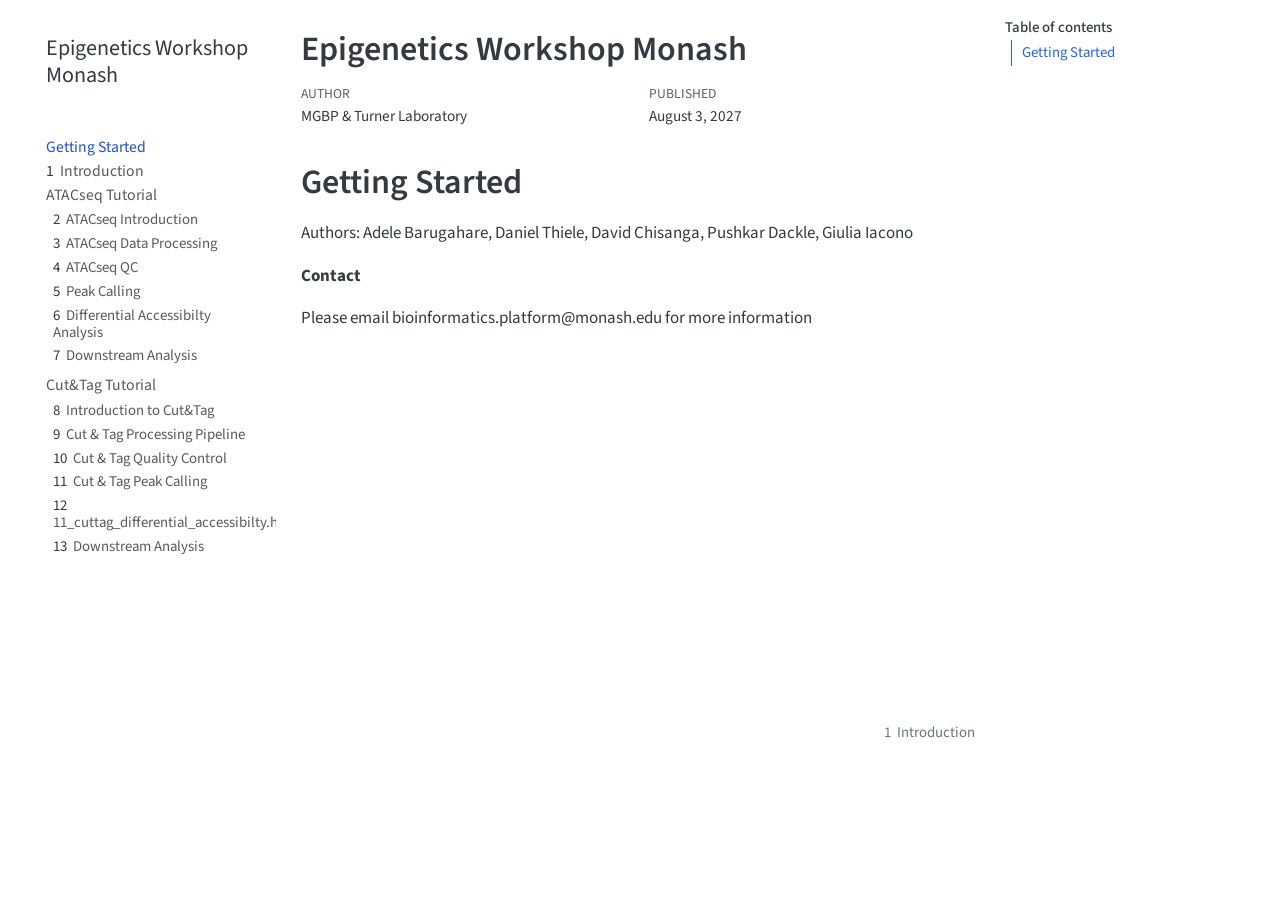
==== index.html @ 83eeaf65 "Built site for gh-pages" ====
<!DOCTYPE html>
<html xmlns="http://www.w3.org/1999/xhtml" lang="en" xml:lang="en"><head>

<meta charset="utf-8">
<meta name="generator" content="quarto-1.4.551">

<meta name="viewport" content="width=device-width, initial-scale=1.0, user-scalable=yes">

<meta name="author" content="MGBP &amp; Turner Laboratory">
<meta name="dcterms.date" content="2027-08-03">

<title>Epigenetics Workshop Monash</title>
<style>
code{white-space: pre-wrap;}
span.smallcaps{font-variant: small-caps;}
div.columns{display: flex; gap: min(4vw, 1.5em);}
div.column{flex: auto; overflow-x: auto;}
div.hanging-indent{margin-left: 1.5em; text-indent: -1.5em;}
ul.task-list{list-style: none;}
ul.task-list li input[type="checkbox"] {
  width: 0.8em;
  margin: 0 0.8em 0.2em -1em; /* quarto-specific, see https://github.com/quarto-dev/quarto-cli/issues/4556 */ 
  vertical-align: middle;
}
</style>


<script src="site_libs/quarto-nav/quarto-nav.js"></script>
<script src="site_libs/quarto-nav/headroom.min.js"></script>
<script src="site_libs/clipboard/clipboard.min.js"></script>
<script src="site_libs/quarto-search/autocomplete.umd.js"></script>
<script src="site_libs/quarto-search/fuse.min.js"></script>
<script src="site_libs/quarto-search/quarto-search.js"></script>
<meta name="quarto:offset" content="./">
<link href="./00_introduction.html" rel="next">
<script src="site_libs/quarto-html/quarto.js"></script>
<script src="site_libs/quarto-html/popper.min.js"></script>
<script src="site_libs/quarto-html/tippy.umd.min.js"></script>
<script src="site_libs/quarto-html/anchor.min.js"></script>
<link href="site_libs/quarto-html/tippy.css" rel="stylesheet">
<link href="site_libs/quarto-html/quarto-syntax-highlighting.css" rel="stylesheet" id="quarto-text-highlighting-styles">
<script src="site_libs/bootstrap/bootstrap.min.js"></script>
<link href="site_libs/bootstrap/bootstrap-icons.css" rel="stylesheet">
<link href="site_libs/bootstrap/bootstrap.min.css" rel="stylesheet" id="quarto-bootstrap" data-mode="light">
<script id="quarto-search-options" type="application/json">{
  "location": "sidebar",
  "copy-button": false,
  "collapse-after": 3,
  "panel-placement": "start",
  "type": "textbox",
  "limit": 50,
  "keyboard-shortcut": [
    "f",
    "/",
    "s"
  ],
  "show-item-context": false,
  "language": {
    "search-no-results-text": "No results",
    "search-matching-documents-text": "matching documents",
    "search-copy-link-title": "Copy link to search",
    "search-hide-matches-text": "Hide additional matches",
    "search-more-match-text": "more match in this document",
    "search-more-matches-text": "more matches in this document",
    "search-clear-button-title": "Clear",
    "search-text-placeholder": "",
    "search-detached-cancel-button-title": "Cancel",
    "search-submit-button-title": "Submit",
    "search-label": "Search"
  }
}</script>


</head>

<body class="nav-sidebar floating">

<div id="quarto-search-results"></div>
  <header id="quarto-header" class="headroom fixed-top">
  <nav class="quarto-secondary-nav">
    <div class="container-fluid d-flex">
      <button type="button" class="quarto-btn-toggle btn" data-bs-toggle="collapse" data-bs-target=".quarto-sidebar-collapse-item" aria-controls="quarto-sidebar" aria-expanded="false" aria-label="Toggle sidebar navigation" onclick="if (window.quartoToggleHeadroom) { window.quartoToggleHeadroom(); }">
        <i class="bi bi-layout-text-sidebar-reverse"></i>
      </button>
        <nav class="quarto-page-breadcrumbs" aria-label="breadcrumb"><ol class="breadcrumb"><li class="breadcrumb-item"><a href="./index.html">Getting Started</a></li></ol></nav>
        <a class="flex-grow-1" role="button" data-bs-toggle="collapse" data-bs-target=".quarto-sidebar-collapse-item" aria-controls="quarto-sidebar" aria-expanded="false" aria-label="Toggle sidebar navigation" onclick="if (window.quartoToggleHeadroom) { window.quartoToggleHeadroom(); }">      
        </a>
      <button type="button" class="btn quarto-search-button" aria-label="" onclick="window.quartoOpenSearch();">
        <i class="bi bi-search"></i>
      </button>
    </div>
  </nav>
</header>
<!-- content -->
<div id="quarto-content" class="quarto-container page-columns page-rows-contents page-layout-article">
<!-- sidebar -->
  <nav id="quarto-sidebar" class="sidebar collapse collapse-horizontal quarto-sidebar-collapse-item sidebar-navigation floating overflow-auto">
    <div class="pt-lg-2 mt-2 text-left sidebar-header">
    <div class="sidebar-title mb-0 py-0">
      <a href="./">Epigenetics Workshop Monash</a> 
    </div>
      </div>
        <div class="mt-2 flex-shrink-0 align-items-center">
        <div class="sidebar-search">
        <div id="quarto-search" class="" title="Search"></div>
        </div>
        </div>
    <div class="sidebar-menu-container"> 
    <ul class="list-unstyled mt-1">
        <li class="sidebar-item">
  <div class="sidebar-item-container"> 
  <a href="./index.html" class="sidebar-item-text sidebar-link active">
 <span class="menu-text">Getting Started</span></a>
  </div>
</li>
        <li class="sidebar-item">
  <div class="sidebar-item-container"> 
  <a href="./00_introduction.html" class="sidebar-item-text sidebar-link">
 <span class="menu-text"><span class="chapter-number">1</span>&nbsp; <span class="chapter-title">Introduction</span></span></a>
  </div>
</li>
        <li class="sidebar-item sidebar-item-section">
      <div class="sidebar-item-container"> 
            <a class="sidebar-item-text sidebar-link text-start" data-bs-toggle="collapse" data-bs-target="#quarto-sidebar-section-1" aria-expanded="true">
 <span class="menu-text">ATACseq Tutorial</span></a>
          <a class="sidebar-item-toggle text-start" data-bs-toggle="collapse" data-bs-target="#quarto-sidebar-section-1" aria-expanded="true" aria-label="Toggle section">
            <i class="bi bi-chevron-right ms-2"></i>
          </a> 
      </div>
      <ul id="quarto-sidebar-section-1" class="collapse list-unstyled sidebar-section depth1 show">  
          <li class="sidebar-item">
  <div class="sidebar-item-container"> 
  <a href="./01_atacseq_introduction.html" class="sidebar-item-text sidebar-link">
 <span class="menu-text"><span class="chapter-number">2</span>&nbsp; <span class="chapter-title">ATACseq Introduction</span></span></a>
  </div>
</li>
          <li class="sidebar-item">
  <div class="sidebar-item-container"> 
  <a href="./02_atacseq_processing.html" class="sidebar-item-text sidebar-link">
 <span class="menu-text"><span class="chapter-number">3</span>&nbsp; <span class="chapter-title">ATACseq Data Processing</span></span></a>
  </div>
</li>
          <li class="sidebar-item">
  <div class="sidebar-item-container"> 
  <a href="./03_atacseq_qc.html" class="sidebar-item-text sidebar-link">
 <span class="menu-text"><span class="chapter-number">4</span>&nbsp; <span class="chapter-title">ATACseq QC</span></span></a>
  </div>
</li>
          <li class="sidebar-item">
  <div class="sidebar-item-container"> 
  <a href="./04_atacseq_peak_calling.html" class="sidebar-item-text sidebar-link">
 <span class="menu-text"><span class="chapter-number">5</span>&nbsp; <span class="chapter-title">Peak Calling</span></span></a>
  </div>
</li>
          <li class="sidebar-item">
  <div class="sidebar-item-container"> 
  <a href="./05_atacseq_differential_accessibility.html" class="sidebar-item-text sidebar-link">
 <span class="menu-text"><span class="chapter-number">6</span>&nbsp; <span class="chapter-title">Differential Accessibilty Analysis</span></span></a>
  </div>
</li>
          <li class="sidebar-item">
  <div class="sidebar-item-container"> 
  <a href="./06_atacseq_downstream_analysis.html" class="sidebar-item-text sidebar-link">
 <span class="menu-text"><span class="chapter-number">7</span>&nbsp; <span class="chapter-title">Downstream Analysis</span></span></a>
  </div>
</li>
      </ul>
  </li>
        <li class="sidebar-item sidebar-item-section">
      <div class="sidebar-item-container"> 
            <a class="sidebar-item-text sidebar-link text-start" data-bs-toggle="collapse" data-bs-target="#quarto-sidebar-section-2" aria-expanded="true">
 <span class="menu-text">Cut&amp;Tag Tutorial</span></a>
          <a class="sidebar-item-toggle text-start" data-bs-toggle="collapse" data-bs-target="#quarto-sidebar-section-2" aria-expanded="true" aria-label="Toggle section">
            <i class="bi bi-chevron-right ms-2"></i>
          </a> 
      </div>
      <ul id="quarto-sidebar-section-2" class="collapse list-unstyled sidebar-section depth1 show">  
          <li class="sidebar-item">
  <div class="sidebar-item-container"> 
  <a href="./07_cuttag_introduction.html" class="sidebar-item-text sidebar-link">
 <span class="menu-text"><span class="chapter-number">8</span>&nbsp; <span class="chapter-title">Introduction to Cut&amp;Tag</span></span></a>
  </div>
</li>
          <li class="sidebar-item">
  <div class="sidebar-item-container"> 
  <a href="./08_cuttag_processing.html" class="sidebar-item-text sidebar-link">
 <span class="menu-text"><span class="chapter-number">9</span>&nbsp; <span class="chapter-title">Cut &amp; Tag Processing Pipeline</span></span></a>
  </div>
</li>
          <li class="sidebar-item">
  <div class="sidebar-item-container"> 
  <a href="./09_cuttag_qc.html" class="sidebar-item-text sidebar-link">
 <span class="menu-text"><span class="chapter-number">10</span>&nbsp; <span class="chapter-title">Cut &amp; Tag Quality Control</span></span></a>
  </div>
</li>
          <li class="sidebar-item">
  <div class="sidebar-item-container"> 
  <a href="./10_cuttag_peak_calling.html" class="sidebar-item-text sidebar-link">
 <span class="menu-text"><span class="chapter-number">11</span>&nbsp; <span class="chapter-title">Cut &amp; Tag Peak Calling</span></span></a>
  </div>
</li>
          <li class="sidebar-item">
  <div class="sidebar-item-container"> 
  <a href="./11_cuttag_differential_accessibilty.html" class="sidebar-item-text sidebar-link">
 <span class="menu-text"><span class="chapter-number">12</span>&nbsp; <span class="chapter-title">11_cuttag_differential_accessibilty.html</span></span></a>
  </div>
</li>
          <li class="sidebar-item">
  <div class="sidebar-item-container"> 
  <a href="./12_cuttag_downstream_analysis.html" class="sidebar-item-text sidebar-link">
 <span class="menu-text"><span class="chapter-number">13</span>&nbsp; <span class="chapter-title">Downstream Analysis</span></span></a>
  </div>
</li>
      </ul>
  </li>
    </ul>
    </div>
</nav>
<div id="quarto-sidebar-glass" class="quarto-sidebar-collapse-item" data-bs-toggle="collapse" data-bs-target=".quarto-sidebar-collapse-item"></div>
<!-- margin-sidebar -->
    <div id="quarto-margin-sidebar" class="sidebar margin-sidebar">
        <nav id="TOC" role="doc-toc" class="toc-active">
    <h2 id="toc-title">Table of contents</h2>
   
  <ul>
  <li><a href="#getting-started" id="toc-getting-started" class="nav-link active" data-scroll-target="#getting-started">Getting Started</a></li>
  </ul>
</nav>
    </div>
<!-- main -->
<main class="content" id="quarto-document-content">

<header id="title-block-header" class="quarto-title-block default">
<div class="quarto-title">
<h1 class="title">Epigenetics Workshop Monash</h1>
</div>



<div class="quarto-title-meta">

    <div>
    <div class="quarto-title-meta-heading">Author</div>
    <div class="quarto-title-meta-contents">
             <p>MGBP &amp; Turner Laboratory </p>
          </div>
  </div>
    
    <div>
    <div class="quarto-title-meta-heading">Published</div>
    <div class="quarto-title-meta-contents">
      <p class="date">August 3, 2027</p>
    </div>
  </div>
  
    
  </div>
  


</header>


<section id="getting-started" class="level1 unnumbered">
<h1 class="unnumbered">Getting Started</h1>
<p>Authors: Adele Barugahare, Daniel Thiele, David Chisanga, Pushkar Dackle, Giulia Iacono</p>
<p><strong>Contact</strong></p>
<p>Please email bioinformatics.platform@monash.edu for more information</p>


</section>

</main> <!-- /main -->
<script id="quarto-html-after-body" type="application/javascript">
window.document.addEventListener("DOMContentLoaded", function (event) {
  const toggleBodyColorMode = (bsSheetEl) => {
    const mode = bsSheetEl.getAttribute("data-mode");
    const bodyEl = window.document.querySelector("body");
    if (mode === "dark") {
      bodyEl.classList.add("quarto-dark");
      bodyEl.classList.remove("quarto-light");
    } else {
      bodyEl.classList.add("quarto-light");
      bodyEl.classList.remove("quarto-dark");
    }
  }
  const toggleBodyColorPrimary = () => {
    const bsSheetEl = window.document.querySelector("link#quarto-bootstrap");
    if (bsSheetEl) {
      toggleBodyColorMode(bsSheetEl);
    }
  }
  toggleBodyColorPrimary();  
  const icon = "";
  const anchorJS = new window.AnchorJS();
  anchorJS.options = {
    placement: 'right',
    icon: icon
  };
  anchorJS.add('.anchored');
  const isCodeAnnotation = (el) => {
    for (const clz of el.classList) {
      if (clz.startsWith('code-annotation-')) {                     
        return true;
      }
    }
    return false;
  }
  const clipboard = new window.ClipboardJS('.code-copy-button', {
    text: function(trigger) {
      const codeEl = trigger.previousElementSibling.cloneNode(true);
      for (const childEl of codeEl.children) {
        if (isCodeAnnotation(childEl)) {
          childEl.remove();
        }
      }
      return codeEl.innerText;
    }
  });
  clipboard.on('success', function(e) {
    // button target
    const button = e.trigger;
    // don't keep focus
    button.blur();
    // flash "checked"
    button.classList.add('code-copy-button-checked');
    var currentTitle = button.getAttribute("title");
    button.setAttribute("title", "Copied!");
    let tooltip;
    if (window.bootstrap) {
      button.setAttribute("data-bs-toggle", "tooltip");
      button.setAttribute("data-bs-placement", "left");
      button.setAttribute("data-bs-title", "Copied!");
      tooltip = new bootstrap.Tooltip(button, 
        { trigger: "manual", 
          customClass: "code-copy-button-tooltip",
          offset: [0, -8]});
      tooltip.show();    
    }
    setTimeout(function() {
      if (tooltip) {
        tooltip.hide();
        button.removeAttribute("data-bs-title");
        button.removeAttribute("data-bs-toggle");
        button.removeAttribute("data-bs-placement");
      }
      button.setAttribute("title", currentTitle);
      button.classList.remove('code-copy-button-checked');
    }, 1000);
    // clear code selection
    e.clearSelection();
  });
    var localhostRegex = new RegExp(/^(?:http|https):\/\/localhost\:?[0-9]*\//);
    var mailtoRegex = new RegExp(/^mailto:/);
      var filterRegex = new RegExp('/' + window.location.host + '/');
    var isInternal = (href) => {
        return filterRegex.test(href) || localhostRegex.test(href) || mailtoRegex.test(href);
    }
    // Inspect non-navigation links and adorn them if external
 	var links = window.document.querySelectorAll('a[href]:not(.nav-link):not(.navbar-brand):not(.toc-action):not(.sidebar-link):not(.sidebar-item-toggle):not(.pagination-link):not(.no-external):not([aria-hidden]):not(.dropdown-item):not(.quarto-navigation-tool)');
    for (var i=0; i<links.length; i++) {
      const link = links[i];
      if (!isInternal(link.href)) {
        // undo the damage that might have been done by quarto-nav.js in the case of
        // links that we want to consider external
        if (link.dataset.originalHref !== undefined) {
          link.href = link.dataset.originalHref;
        }
      }
    }
  function tippyHover(el, contentFn, onTriggerFn, onUntriggerFn) {
    const config = {
      allowHTML: true,
      maxWidth: 500,
      delay: 100,
      arrow: false,
      appendTo: function(el) {
          return el.parentElement;
      },
      interactive: true,
      interactiveBorder: 10,
      theme: 'quarto',
      placement: 'bottom-start',
    };
    if (contentFn) {
      config.content = contentFn;
    }
    if (onTriggerFn) {
      config.onTrigger = onTriggerFn;
    }
    if (onUntriggerFn) {
      config.onUntrigger = onUntriggerFn;
    }
    window.tippy(el, config); 
  }
  const noterefs = window.document.querySelectorAll('a[role="doc-noteref"]');
  for (var i=0; i<noterefs.length; i++) {
    const ref = noterefs[i];
    tippyHover(ref, function() {
      // use id or data attribute instead here
      let href = ref.getAttribute('data-footnote-href') || ref.getAttribute('href');
      try { href = new URL(href).hash; } catch {}
      const id = href.replace(/^#\/?/, "");
      const note = window.document.getElementById(id);
      if (note) {
        return note.innerHTML;
      } else {
        return "";
      }
    });
  }
  const xrefs = window.document.querySelectorAll('a.quarto-xref');
  const processXRef = (id, note) => {
    // Strip column container classes
    const stripColumnClz = (el) => {
      el.classList.remove("page-full", "page-columns");
      if (el.children) {
        for (const child of el.children) {
          stripColumnClz(child);
        }
      }
    }
    stripColumnClz(note)
    if (id === null || id.startsWith('sec-')) {
      // Special case sections, only their first couple elements
      const container = document.createElement("div");
      if (note.children && note.children.length > 2) {
        container.appendChild(note.children[0].cloneNode(true));
        for (let i = 1; i < note.children.length; i++) {
          const child = note.children[i];
          if (child.tagName === "P" && child.innerText === "") {
            continue;
          } else {
            container.appendChild(child.cloneNode(true));
            break;
          }
        }
        if (window.Quarto?.typesetMath) {
          window.Quarto.typesetMath(container);
        }
        return container.innerHTML
      } else {
        if (window.Quarto?.typesetMath) {
          window.Quarto.typesetMath(note);
        }
        return note.innerHTML;
      }
    } else {
      // Remove any anchor links if they are present
      const anchorLink = note.querySelector('a.anchorjs-link');
      if (anchorLink) {
        anchorLink.remove();
      }
      if (window.Quarto?.typesetMath) {
        window.Quarto.typesetMath(note);
      }
      // TODO in 1.5, we should make sure this works without a callout special case
      if (note.classList.contains("callout")) {
        return note.outerHTML;
      } else {
        return note.innerHTML;
      }
    }
  }
  for (var i=0; i<xrefs.length; i++) {
    const xref = xrefs[i];
    tippyHover(xref, undefined, function(instance) {
      instance.disable();
      let url = xref.getAttribute('href');
      let hash = undefined; 
      if (url.startsWith('#')) {
        hash = url;
      } else {
        try { hash = new URL(url).hash; } catch {}
      }
      if (hash) {
        const id = hash.replace(/^#\/?/, "");
        const note = window.document.getElementById(id);
        if (note !== null) {
          try {
            const html = processXRef(id, note.cloneNode(true));
            instance.setContent(html);
          } finally {
            instance.enable();
            instance.show();
          }
        } else {
          // See if we can fetch this
          fetch(url.split('#')[0])
          .then(res => res.text())
          .then(html => {
            const parser = new DOMParser();
            const htmlDoc = parser.parseFromString(html, "text/html");
            const note = htmlDoc.getElementById(id);
            if (note !== null) {
              const html = processXRef(id, note);
              instance.setContent(html);
            } 
          }).finally(() => {
            instance.enable();
            instance.show();
          });
        }
      } else {
        // See if we can fetch a full url (with no hash to target)
        // This is a special case and we should probably do some content thinning / targeting
        fetch(url)
        .then(res => res.text())
        .then(html => {
          const parser = new DOMParser();
          const htmlDoc = parser.parseFromString(html, "text/html");
          const note = htmlDoc.querySelector('main.content');
          if (note !== null) {
            // This should only happen for chapter cross references
            // (since there is no id in the URL)
            // remove the first header
            if (note.children.length > 0 && note.children[0].tagName === "HEADER") {
              note.children[0].remove();
            }
            const html = processXRef(null, note);
            instance.setContent(html);
          } 
        }).finally(() => {
          instance.enable();
          instance.show();
        });
      }
    }, function(instance) {
    });
  }
      let selectedAnnoteEl;
      const selectorForAnnotation = ( cell, annotation) => {
        let cellAttr = 'data-code-cell="' + cell + '"';
        let lineAttr = 'data-code-annotation="' +  annotation + '"';
        const selector = 'span[' + cellAttr + '][' + lineAttr + ']';
        return selector;
      }
      const selectCodeLines = (annoteEl) => {
        const doc = window.document;
        const targetCell = annoteEl.getAttribute("data-target-cell");
        const targetAnnotation = annoteEl.getAttribute("data-target-annotation");
        const annoteSpan = window.document.querySelector(selectorForAnnotation(targetCell, targetAnnotation));
        const lines = annoteSpan.getAttribute("data-code-lines").split(",");
        const lineIds = lines.map((line) => {
          return targetCell + "-" + line;
        })
        let top = null;
        let height = null;
        let parent = null;
        if (lineIds.length > 0) {
            //compute the position of the single el (top and bottom and make a div)
            const el = window.document.getElementById(lineIds[0]);
            top = el.offsetTop;
            height = el.offsetHeight;
            parent = el.parentElement.parentElement;
          if (lineIds.length > 1) {
            const lastEl = window.document.getElementById(lineIds[lineIds.length - 1]);
            const bottom = lastEl.offsetTop + lastEl.offsetHeight;
            height = bottom - top;
          }
          if (top !== null && height !== null && parent !== null) {
            // cook up a div (if necessary) and position it 
            let div = window.document.getElementById("code-annotation-line-highlight");
            if (div === null) {
              div = window.document.createElement("div");
              div.setAttribute("id", "code-annotation-line-highlight");
              div.style.position = 'absolute';
              parent.appendChild(div);
            }
            div.style.top = top - 2 + "px";
            div.style.height = height + 4 + "px";
            div.style.left = 0;
            let gutterDiv = window.document.getElementById("code-annotation-line-highlight-gutter");
            if (gutterDiv === null) {
              gutterDiv = window.document.createElement("div");
              gutterDiv.setAttribute("id", "code-annotation-line-highlight-gutter");
              gutterDiv.style.position = 'absolute';
              const codeCell = window.document.getElementById(targetCell);
              const gutter = codeCell.querySelector('.code-annotation-gutter');
              gutter.appendChild(gutterDiv);
            }
            gutterDiv.style.top = top - 2 + "px";
            gutterDiv.style.height = height + 4 + "px";
          }
          selectedAnnoteEl = annoteEl;
        }
      };
      const unselectCodeLines = () => {
        const elementsIds = ["code-annotation-line-highlight", "code-annotation-line-highlight-gutter"];
        elementsIds.forEach((elId) => {
          const div = window.document.getElementById(elId);
          if (div) {
            div.remove();
          }
        });
        selectedAnnoteEl = undefined;
      };
        // Handle positioning of the toggle
    window.addEventListener(
      "resize",
      throttle(() => {
        elRect = undefined;
        if (selectedAnnoteEl) {
          selectCodeLines(selectedAnnoteEl);
        }
      }, 10)
    );
    function throttle(fn, ms) {
    let throttle = false;
    let timer;
      return (...args) => {
        if(!throttle) { // first call gets through
            fn.apply(this, args);
            throttle = true;
        } else { // all the others get throttled
            if(timer) clearTimeout(timer); // cancel #2
            timer = setTimeout(() => {
              fn.apply(this, args);
              timer = throttle = false;
            }, ms);
        }
      };
    }
      // Attach click handler to the DT
      const annoteDls = window.document.querySelectorAll('dt[data-target-cell]');
      for (const annoteDlNode of annoteDls) {
        annoteDlNode.addEventListener('click', (event) => {
          const clickedEl = event.target;
          if (clickedEl !== selectedAnnoteEl) {
            unselectCodeLines();
            const activeEl = window.document.querySelector('dt[data-target-cell].code-annotation-active');
            if (activeEl) {
              activeEl.classList.remove('code-annotation-active');
            }
            selectCodeLines(clickedEl);
            clickedEl.classList.add('code-annotation-active');
          } else {
            // Unselect the line
            unselectCodeLines();
            clickedEl.classList.remove('code-annotation-active');
          }
        });
      }
  const findCites = (el) => {
    const parentEl = el.parentElement;
    if (parentEl) {
      const cites = parentEl.dataset.cites;
      if (cites) {
        return {
          el,
          cites: cites.split(' ')
        };
      } else {
        return findCites(el.parentElement)
      }
    } else {
      return undefined;
    }
  };
  var bibliorefs = window.document.querySelectorAll('a[role="doc-biblioref"]');
  for (var i=0; i<bibliorefs.length; i++) {
    const ref = bibliorefs[i];
    const citeInfo = findCites(ref);
    if (citeInfo) {
      tippyHover(citeInfo.el, function() {
        var popup = window.document.createElement('div');
        citeInfo.cites.forEach(function(cite) {
          var citeDiv = window.document.createElement('div');
          citeDiv.classList.add('hanging-indent');
          citeDiv.classList.add('csl-entry');
          var biblioDiv = window.document.getElementById('ref-' + cite);
          if (biblioDiv) {
            citeDiv.innerHTML = biblioDiv.innerHTML;
          }
          popup.appendChild(citeDiv);
        });
        return popup.innerHTML;
      });
    }
  }
});
</script>
<nav class="page-navigation">
  <div class="nav-page nav-page-previous">
  </div>
  <div class="nav-page nav-page-next">
      <a href="./00_introduction.html" class="pagination-link" aria-label="Introduction">
        <span class="nav-page-text"><span class="chapter-number">1</span>&nbsp; <span class="chapter-title">Introduction</span></span> <i class="bi bi-arrow-right-short"></i>
      </a>
  </div>
</nav>
</div> <!-- /content -->




</body></html>
---- site_libs/quarto-html/tippy.css ----
.tippy-box[data-animation=fade][data-state=hidden]{opacity:0}[data-tippy-root]{max-width:calc(100vw - 10px)}.tippy-box{position:relative;background-color:#333;color:#fff;border-radius:4px;font-size:14px;line-height:1.4;white-space:normal;outline:0;transition-property:transform,visibility,opacity}.tippy-box[data-placement^=top]>.tippy-arrow{bottom:0}.tippy-box[data-placement^=top]>.tippy-arrow:before{bottom:-7px;left:0;border-width:8px 8px 0;border-top-color:initial;transform-origin:center top}.tippy-box[data-placement^=bottom]>.tippy-arrow{top:0}.tippy-box[data-placement^=bottom]>.tippy-arrow:before{top:-7px;left:0;border-width:0 8px 8px;border-bottom-color:initial;transform-origin:center bottom}.tippy-box[data-placement^=left]>.tippy-arrow{right:0}.tippy-box[data-placement^=left]>.tippy-arrow:before{border-width:8px 0 8px 8px;border-left-color:initial;right:-7px;transform-origin:center left}.tippy-box[data-placement^=right]>.tippy-arrow{left:0}.tippy-box[data-placement^=right]>.tippy-arrow:before{left:-7px;border-width:8px 8px 8px 0;border-right-color:initial;transform-origin:center right}.tippy-box[data-inertia][data-state=visible]{transition-timing-function:cubic-bezier(.54,1.5,.38,1.11)}.tippy-arrow{width:16px;height:16px;color:#333}.tippy-arrow:before{content:"";position:absolute;border-color:transparent;border-style:solid}.tippy-content{position:relative;padding:5px 9px;z-index:1}
---- site_libs/quarto-html/quarto-syntax-highlighting.css ----
/* quarto syntax highlight colors */
:root {
  --quarto-hl-ot-color: #003B4F;
  --quarto-hl-at-color: #657422;
  --quarto-hl-ss-color: #20794D;
  --quarto-hl-an-color: #5E5E5E;
  --quarto-hl-fu-color: #4758AB;
  --quarto-hl-st-color: #20794D;
  --quarto-hl-cf-color: #003B4F;
  --quarto-hl-op-color: #5E5E5E;
  --quarto-hl-er-color: #AD0000;
  --quarto-hl-bn-color: #AD0000;
  --quarto-hl-al-color: #AD0000;
  --quarto-hl-va-color: #111111;
  --quarto-hl-bu-color: inherit;
  --quarto-hl-ex-color: inherit;
  --quarto-hl-pp-color: #AD0000;
  --quarto-hl-in-color: #5E5E5E;
  --quarto-hl-vs-color: #20794D;
  --quarto-hl-wa-color: #5E5E5E;
  --quarto-hl-do-color: #5E5E5E;
  --quarto-hl-im-color: #00769E;
  --quarto-hl-ch-color: #20794D;
  --quarto-hl-dt-color: #AD0000;
  --quarto-hl-fl-color: #AD0000;
  --quarto-hl-co-color: #5E5E5E;
  --quarto-hl-cv-color: #5E5E5E;
  --quarto-hl-cn-color: #8f5902;
  --quarto-hl-sc-color: #5E5E5E;
  --quarto-hl-dv-color: #AD0000;
  --quarto-hl-kw-color: #003B4F;
}

/* other quarto variables */
:root {
  --quarto-font-monospace: SFMono-Regular, Menlo, Monaco, Consolas, "Liberation Mono", "Courier New", monospace;
}

pre > code.sourceCode > span {
  color: #003B4F;
}

code span {
  color: #003B4F;
}

code.sourceCode > span {
  color: #003B4F;
}

div.sourceCode,
div.sourceCode pre.sourceCode {
  color: #003B4F;
}

code span.ot {
  color: #003B4F;
  font-style: inherit;
}

code span.at {
  color: #657422;
  font-style: inherit;
}

code span.ss {
  color: #20794D;
  font-style: inherit;
}

code span.an {
  color: #5E5E5E;
  font-style: inherit;
}

code span.fu {
  color: #4758AB;
  font-style: inherit;
}

code span.st {
  color: #20794D;
  font-style: inherit;
}

code span.cf {
  color: #003B4F;
  font-style: inherit;
}

code span.op {
  color: #5E5E5E;
  font-style: inherit;
}

code span.er {
  color: #AD0000;
  font-style: inherit;
}

code span.bn {
  color: #AD0000;
  font-style: inherit;
}

code span.al {
  color: #AD0000;
  font-style: inherit;
}

code span.va {
  color: #111111;
  font-style: inherit;
}

code span.bu {
  font-style: inherit;
}

code span.ex {
  font-style: inherit;
}

code span.pp {
  color: #AD0000;
  font-style: inherit;
}

code span.in {
  color: #5E5E5E;
  font-style: inherit;
}

code span.vs {
  color: #20794D;
  font-style: inherit;
}

code span.wa {
  color: #5E5E5E;
  font-style: italic;
}

code span.do {
  color: #5E5E5E;
  font-style: italic;
}

code span.im {
  color: #00769E;
  font-style: inherit;
}

code span.ch {
  color: #20794D;
  font-style: inherit;
}

code span.dt {
  color: #AD0000;
  font-style: inherit;
}

code span.fl {
  color: #AD0000;
  font-style: inherit;
}

code span.co {
  color: #5E5E5E;
  font-style: inherit;
}

code span.cv {
  color: #5E5E5E;
  font-style: italic;
}

code span.cn {
  color: #8f5902;
  font-style: inherit;
}

code span.sc {
  color: #5E5E5E;
  font-style: inherit;
}

code span.dv {
  color: #AD0000;
  font-style: inherit;
}

code span.kw {
  color: #003B4F;
  font-style: inherit;
}

.prevent-inlining {
  content: "</";
}

/*# sourceMappingURL=debc5d5d77c3f9108843748ff7464032.css.map */
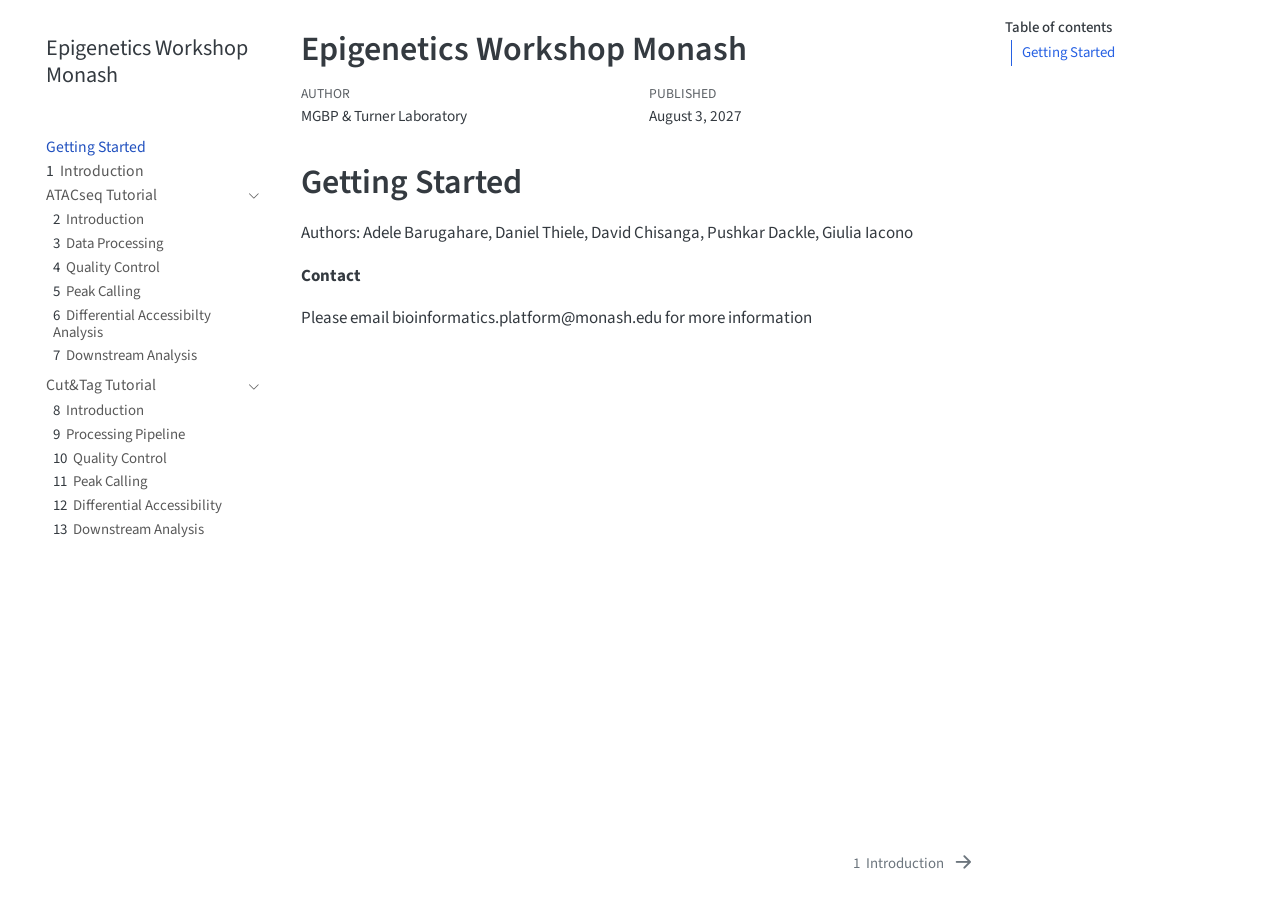
==== commit 3aecd55e: "Built site for gh-pages" ====
--- a/index.html
+++ b/index.html
@@ -2,7 +2,7 @@
 <html xmlns="http://www.w3.org/1999/xhtml" lang="en" xml:lang="en"><head>
 
 <meta charset="utf-8">
-<meta name="generator" content="quarto-1.4.551">
+<meta name="generator" content="quarto-1.8.27">
 
 <meta name="viewport" content="width=device-width, initial-scale=1.0, user-scalable=yes">
 
@@ -33,15 +33,17 @@
 <script src="site_libs/quarto-search/quarto-search.js"></script>
 <meta name="quarto:offset" content="./">
 <link href="./00_introduction.html" rel="next">
-<script src="site_libs/quarto-html/quarto.js"></script>
+<script src="site_libs/quarto-html/quarto.js" type="module"></script>
+<script src="site_libs/quarto-html/tabsets/tabsets.js" type="module"></script>
+<script src="site_libs/quarto-html/axe/axe-check.js" type="module"></script>
 <script src="site_libs/quarto-html/popper.min.js"></script>
 <script src="site_libs/quarto-html/tippy.umd.min.js"></script>
 <script src="site_libs/quarto-html/anchor.min.js"></script>
 <link href="site_libs/quarto-html/tippy.css" rel="stylesheet">
-<link href="site_libs/quarto-html/quarto-syntax-highlighting.css" rel="stylesheet" id="quarto-text-highlighting-styles">
+<link href="site_libs/quarto-html/quarto-syntax-highlighting-ed96de9b727972fe78a7b5d16c58bf87.css" rel="stylesheet" id="quarto-text-highlighting-styles">
 <script src="site_libs/bootstrap/bootstrap.min.js"></script>
 <link href="site_libs/bootstrap/bootstrap-icons.css" rel="stylesheet">
-<link href="site_libs/bootstrap/bootstrap.min.css" rel="stylesheet" id="quarto-bootstrap" data-mode="light">
+<link href="site_libs/bootstrap/bootstrap-00ccf60c28c3bdf2d57f5131fbf16f11.min.css" rel="stylesheet" append-hash="true" id="quarto-bootstrap" data-mode="light">
 <script id="quarto-search-options" type="application/json">{
   "location": "sidebar",
   "copy-button": false,
@@ -73,19 +75,19 @@
 
 </head>
 
-<body class="nav-sidebar floating">
+<body class="nav-sidebar floating quarto-light">
 
 <div id="quarto-search-results"></div>
   <header id="quarto-header" class="headroom fixed-top">
   <nav class="quarto-secondary-nav">
     <div class="container-fluid d-flex">
-      <button type="button" class="quarto-btn-toggle btn" data-bs-toggle="collapse" data-bs-target=".quarto-sidebar-collapse-item" aria-controls="quarto-sidebar" aria-expanded="false" aria-label="Toggle sidebar navigation" onclick="if (window.quartoToggleHeadroom) { window.quartoToggleHeadroom(); }">
+      <button type="button" class="quarto-btn-toggle btn" data-bs-toggle="collapse" role="button" data-bs-target=".quarto-sidebar-collapse-item" aria-controls="quarto-sidebar" aria-expanded="false" aria-label="Toggle sidebar navigation" onclick="if (window.quartoToggleHeadroom) { window.quartoToggleHeadroom(); }">
         <i class="bi bi-layout-text-sidebar-reverse"></i>
       </button>
         <nav class="quarto-page-breadcrumbs" aria-label="breadcrumb"><ol class="breadcrumb"><li class="breadcrumb-item"><a href="./index.html">Getting Started</a></li></ol></nav>
-        <a class="flex-grow-1" role="button" data-bs-toggle="collapse" data-bs-target=".quarto-sidebar-collapse-item" aria-controls="quarto-sidebar" aria-expanded="false" aria-label="Toggle sidebar navigation" onclick="if (window.quartoToggleHeadroom) { window.quartoToggleHeadroom(); }">      
+        <a class="flex-grow-1" role="navigation" data-bs-toggle="collapse" data-bs-target=".quarto-sidebar-collapse-item" aria-controls="quarto-sidebar" aria-expanded="false" aria-label="Toggle sidebar navigation" onclick="if (window.quartoToggleHeadroom) { window.quartoToggleHeadroom(); }">      
         </a>
-      <button type="button" class="btn quarto-search-button" aria-label="" onclick="window.quartoOpenSearch();">
+      <button type="button" class="btn quarto-search-button" aria-label="Search" onclick="window.quartoOpenSearch();">
         <i class="bi bi-search"></i>
       </button>
     </div>
@@ -121,9 +123,9 @@
 </li>
         <li class="sidebar-item sidebar-item-section">
       <div class="sidebar-item-container"> 
-            <a class="sidebar-item-text sidebar-link text-start" data-bs-toggle="collapse" data-bs-target="#quarto-sidebar-section-1" aria-expanded="true">
+            <a class="sidebar-item-text sidebar-link text-start" data-bs-toggle="collapse" data-bs-target="#quarto-sidebar-section-1" role="navigation" aria-expanded="true">
  <span class="menu-text">ATACseq Tutorial</span></a>
-          <a class="sidebar-item-toggle text-start" data-bs-toggle="collapse" data-bs-target="#quarto-sidebar-section-1" aria-expanded="true" aria-label="Toggle section">
+          <a class="sidebar-item-toggle text-start" data-bs-toggle="collapse" data-bs-target="#quarto-sidebar-section-1" role="navigation" aria-expanded="true" aria-label="Toggle section">
             <i class="bi bi-chevron-right ms-2"></i>
           </a> 
       </div>
@@ -131,19 +133,19 @@
           <li class="sidebar-item">
   <div class="sidebar-item-container"> 
   <a href="./01_atacseq_introduction.html" class="sidebar-item-text sidebar-link">
- <span class="menu-text"><span class="chapter-number">2</span>&nbsp; <span class="chapter-title">ATACseq Introduction</span></span></a>
+ <span class="menu-text"><span class="chapter-number">2</span>&nbsp; <span class="chapter-title">Introduction</span></span></a>
   </div>
 </li>
           <li class="sidebar-item">
   <div class="sidebar-item-container"> 
   <a href="./02_atacseq_processing.html" class="sidebar-item-text sidebar-link">
- <span class="menu-text"><span class="chapter-number">3</span>&nbsp; <span class="chapter-title">ATACseq Data Processing</span></span></a>
+ <span class="menu-text"><span class="chapter-number">3</span>&nbsp; <span class="chapter-title">Data Processing</span></span></a>
   </div>
 </li>
           <li class="sidebar-item">
   <div class="sidebar-item-container"> 
   <a href="./03_atacseq_qc.html" class="sidebar-item-text sidebar-link">
- <span class="menu-text"><span class="chapter-number">4</span>&nbsp; <span class="chapter-title">ATACseq QC</span></span></a>
+ <span class="menu-text"><span class="chapter-number">4</span>&nbsp; <span class="chapter-title">Quality Control</span></span></a>
   </div>
 </li>
           <li class="sidebar-item">
@@ -168,9 +170,9 @@
   </li>
         <li class="sidebar-item sidebar-item-section">
       <div class="sidebar-item-container"> 
-            <a class="sidebar-item-text sidebar-link text-start" data-bs-toggle="collapse" data-bs-target="#quarto-sidebar-section-2" aria-expanded="true">
+            <a class="sidebar-item-text sidebar-link text-start" data-bs-toggle="collapse" data-bs-target="#quarto-sidebar-section-2" role="navigation" aria-expanded="true">
  <span class="menu-text">Cut&amp;Tag Tutorial</span></a>
-          <a class="sidebar-item-toggle text-start" data-bs-toggle="collapse" data-bs-target="#quarto-sidebar-section-2" aria-expanded="true" aria-label="Toggle section">
+          <a class="sidebar-item-toggle text-start" data-bs-toggle="collapse" data-bs-target="#quarto-sidebar-section-2" role="navigation" aria-expanded="true" aria-label="Toggle section">
             <i class="bi bi-chevron-right ms-2"></i>
           </a> 
       </div>
@@ -178,31 +180,31 @@
           <li class="sidebar-item">
   <div class="sidebar-item-container"> 
   <a href="./07_cuttag_introduction.html" class="sidebar-item-text sidebar-link">
- <span class="menu-text"><span class="chapter-number">8</span>&nbsp; <span class="chapter-title">Introduction to Cut&amp;Tag</span></span></a>
+ <span class="menu-text"><span class="chapter-number">8</span>&nbsp; <span class="chapter-title">Introduction</span></span></a>
   </div>
 </li>
           <li class="sidebar-item">
   <div class="sidebar-item-container"> 
   <a href="./08_cuttag_processing.html" class="sidebar-item-text sidebar-link">
- <span class="menu-text"><span class="chapter-number">9</span>&nbsp; <span class="chapter-title">Cut &amp; Tag Processing Pipeline</span></span></a>
+ <span class="menu-text"><span class="chapter-number">9</span>&nbsp; <span class="chapter-title">Processing Pipeline</span></span></a>
   </div>
 </li>
           <li class="sidebar-item">
   <div class="sidebar-item-container"> 
   <a href="./09_cuttag_qc.html" class="sidebar-item-text sidebar-link">
- <span class="menu-text"><span class="chapter-number">10</span>&nbsp; <span class="chapter-title">Cut &amp; Tag Quality Control</span></span></a>
+ <span class="menu-text"><span class="chapter-number">10</span>&nbsp; <span class="chapter-title">Quality Control</span></span></a>
   </div>
 </li>
           <li class="sidebar-item">
   <div class="sidebar-item-container"> 
   <a href="./10_cuttag_peak_calling.html" class="sidebar-item-text sidebar-link">
- <span class="menu-text"><span class="chapter-number">11</span>&nbsp; <span class="chapter-title">Cut &amp; Tag Peak Calling</span></span></a>
+ <span class="menu-text"><span class="chapter-number">11</span>&nbsp; <span class="chapter-title">Peak Calling</span></span></a>
   </div>
 </li>
           <li class="sidebar-item">
   <div class="sidebar-item-container"> 
   <a href="./11_cuttag_differential_accessibilty.html" class="sidebar-item-text sidebar-link">
- <span class="menu-text"><span class="chapter-number">12</span>&nbsp; <span class="chapter-title">11_cuttag_differential_accessibilty.html</span></span></a>
+ <span class="menu-text"><span class="chapter-number">12</span>&nbsp; <span class="chapter-title">Differential Accessibility</span></span></a>
   </div>
 </li>
           <li class="sidebar-item">
@@ -272,43 +274,58 @@
 
 </main> <!-- /main -->
 <script id="quarto-html-after-body" type="application/javascript">
-window.document.addEventListener("DOMContentLoaded", function (event) {
-  const toggleBodyColorMode = (bsSheetEl) => {
-    const mode = bsSheetEl.getAttribute("data-mode");
-    const bodyEl = window.document.querySelector("body");
-    if (mode === "dark") {
-      bodyEl.classList.add("quarto-dark");
-      bodyEl.classList.remove("quarto-light");
-    } else {
-      bodyEl.classList.add("quarto-light");
-      bodyEl.classList.remove("quarto-dark");
-    }
-  }
-  const toggleBodyColorPrimary = () => {
-    const bsSheetEl = window.document.querySelector("link#quarto-bootstrap");
-    if (bsSheetEl) {
-      toggleBodyColorMode(bsSheetEl);
-    }
-  }
-  toggleBodyColorPrimary();  
-  const icon = "";
-  const anchorJS = new window.AnchorJS();
-  anchorJS.options = {
-    placement: 'right',
-    icon: icon
-  };
-  anchorJS.add('.anchored');
-  const isCodeAnnotation = (el) => {
-    for (const clz of el.classList) {
-      if (clz.startsWith('code-annotation-')) {                     
-        return true;
-      }
-    }
-    return false;
-  }
-  const clipboard = new window.ClipboardJS('.code-copy-button', {
-    text: function(trigger) {
-      const codeEl = trigger.previousElementSibling.cloneNode(true);
+  window.document.addEventListener("DOMContentLoaded", function (event) {
+    const icon = "";
+    const anchorJS = new window.AnchorJS();
+    anchorJS.options = {
+      placement: 'right',
+      icon: icon
+    };
+    anchorJS.add('.anchored');
+    const isCodeAnnotation = (el) => {
+      for (const clz of el.classList) {
+        if (clz.startsWith('code-annotation-')) {                     
+          return true;
+        }
+      }
+      return false;
+    }
+    const onCopySuccess = function(e) {
+      // button target
+      const button = e.trigger;
+      // don't keep focus
+      button.blur();
+      // flash "checked"
+      button.classList.add('code-copy-button-checked');
+      var currentTitle = button.getAttribute("title");
+      button.setAttribute("title", "Copied!");
+      let tooltip;
+      if (window.bootstrap) {
+        button.setAttribute("data-bs-toggle", "tooltip");
+        button.setAttribute("data-bs-placement", "left");
+        button.setAttribute("data-bs-title", "Copied!");
+        tooltip = new bootstrap.Tooltip(button, 
+          { trigger: "manual", 
+            customClass: "code-copy-button-tooltip",
+            offset: [0, -8]});
+        tooltip.show();    
+      }
+      setTimeout(function() {
+        if (tooltip) {
+          tooltip.hide();
+          button.removeAttribute("data-bs-title");
+          button.removeAttribute("data-bs-toggle");
+          button.removeAttribute("data-bs-placement");
+        }
+        button.setAttribute("title", currentTitle);
+        button.classList.remove('code-copy-button-checked');
+      }, 1000);
+      // clear code selection
+      e.clearSelection();
+    }
+    const getTextToCopy = function(trigger) {
+      const outerScaffold = trigger.parentElement.cloneNode(true);
+      const codeEl = outerScaffold.querySelector('code');
       for (const childEl of codeEl.children) {
         if (isCodeAnnotation(childEl)) {
           childEl.remove();
@@ -316,184 +333,184 @@
       }
       return codeEl.innerText;
     }
-  });
-  clipboard.on('success', function(e) {
-    // button target
-    const button = e.trigger;
-    // don't keep focus
-    button.blur();
-    // flash "checked"
-    button.classList.add('code-copy-button-checked');
-    var currentTitle = button.getAttribute("title");
-    button.setAttribute("title", "Copied!");
-    let tooltip;
-    if (window.bootstrap) {
-      button.setAttribute("data-bs-toggle", "tooltip");
-      button.setAttribute("data-bs-placement", "left");
-      button.setAttribute("data-bs-title", "Copied!");
-      tooltip = new bootstrap.Tooltip(button, 
-        { trigger: "manual", 
-          customClass: "code-copy-button-tooltip",
-          offset: [0, -8]});
-      tooltip.show();    
-    }
-    setTimeout(function() {
-      if (tooltip) {
-        tooltip.hide();
-        button.removeAttribute("data-bs-title");
-        button.removeAttribute("data-bs-toggle");
-        button.removeAttribute("data-bs-placement");
-      }
-      button.setAttribute("title", currentTitle);
-      button.classList.remove('code-copy-button-checked');
-    }, 1000);
-    // clear code selection
-    e.clearSelection();
-  });
-    var localhostRegex = new RegExp(/^(?:http|https):\/\/localhost\:?[0-9]*\//);
-    var mailtoRegex = new RegExp(/^mailto:/);
-      var filterRegex = new RegExp('/' + window.location.host + '/');
-    var isInternal = (href) => {
-        return filterRegex.test(href) || localhostRegex.test(href) || mailtoRegex.test(href);
-    }
-    // Inspect non-navigation links and adorn them if external
- 	var links = window.document.querySelectorAll('a[href]:not(.nav-link):not(.navbar-brand):not(.toc-action):not(.sidebar-link):not(.sidebar-item-toggle):not(.pagination-link):not(.no-external):not([aria-hidden]):not(.dropdown-item):not(.quarto-navigation-tool)');
-    for (var i=0; i<links.length; i++) {
-      const link = links[i];
-      if (!isInternal(link.href)) {
-        // undo the damage that might have been done by quarto-nav.js in the case of
-        // links that we want to consider external
-        if (link.dataset.originalHref !== undefined) {
-          link.href = link.dataset.originalHref;
-        }
-      }
-    }
-  function tippyHover(el, contentFn, onTriggerFn, onUntriggerFn) {
-    const config = {
-      allowHTML: true,
-      maxWidth: 500,
-      delay: 100,
-      arrow: false,
-      appendTo: function(el) {
-          return el.parentElement;
-      },
-      interactive: true,
-      interactiveBorder: 10,
-      theme: 'quarto',
-      placement: 'bottom-start',
-    };
-    if (contentFn) {
-      config.content = contentFn;
-    }
-    if (onTriggerFn) {
-      config.onTrigger = onTriggerFn;
-    }
-    if (onUntriggerFn) {
-      config.onUntrigger = onUntriggerFn;
-    }
-    window.tippy(el, config); 
-  }
-  const noterefs = window.document.querySelectorAll('a[role="doc-noteref"]');
-  for (var i=0; i<noterefs.length; i++) {
-    const ref = noterefs[i];
-    tippyHover(ref, function() {
-      // use id or data attribute instead here
-      let href = ref.getAttribute('data-footnote-href') || ref.getAttribute('href');
-      try { href = new URL(href).hash; } catch {}
-      const id = href.replace(/^#\/?/, "");
-      const note = window.document.getElementById(id);
-      if (note) {
-        return note.innerHTML;
+    const clipboard = new window.ClipboardJS('.code-copy-button:not([data-in-quarto-modal])', {
+      text: getTextToCopy
+    });
+    clipboard.on('success', onCopySuccess);
+    if (window.document.getElementById('quarto-embedded-source-code-modal')) {
+      const clipboardModal = new window.ClipboardJS('.code-copy-button[data-in-quarto-modal]', {
+        text: getTextToCopy,
+        container: window.document.getElementById('quarto-embedded-source-code-modal')
+      });
+      clipboardModal.on('success', onCopySuccess);
+    }
+      var localhostRegex = new RegExp(/^(?:http|https):\/\/localhost\:?[0-9]*\//);
+      var mailtoRegex = new RegExp(/^mailto:/);
+        var filterRegex = new RegExp('/' + window.location.host + '/');
+      var isInternal = (href) => {
+          return filterRegex.test(href) || localhostRegex.test(href) || mailtoRegex.test(href);
+      }
+      // Inspect non-navigation links and adorn them if external
+     var links = window.document.querySelectorAll('a[href]:not(.nav-link):not(.navbar-brand):not(.toc-action):not(.sidebar-link):not(.sidebar-item-toggle):not(.pagination-link):not(.no-external):not([aria-hidden]):not(.dropdown-item):not(.quarto-navigation-tool):not(.about-link)');
+      for (var i=0; i<links.length; i++) {
+        const link = links[i];
+        if (!isInternal(link.href)) {
+          // undo the damage that might have been done by quarto-nav.js in the case of
+          // links that we want to consider external
+          if (link.dataset.originalHref !== undefined) {
+            link.href = link.dataset.originalHref;
+          }
+        }
+      }
+    function tippyHover(el, contentFn, onTriggerFn, onUntriggerFn) {
+      const config = {
+        allowHTML: true,
+        maxWidth: 500,
+        delay: 100,
+        arrow: false,
+        appendTo: function(el) {
+            return el.parentElement;
+        },
+        interactive: true,
+        interactiveBorder: 10,
+        theme: 'quarto',
+        placement: 'bottom-start',
+      };
+      if (contentFn) {
+        config.content = contentFn;
+      }
+      if (onTriggerFn) {
+        config.onTrigger = onTriggerFn;
+      }
+      if (onUntriggerFn) {
+        config.onUntrigger = onUntriggerFn;
+      }
+      window.tippy(el, config); 
+    }
+    const noterefs = window.document.querySelectorAll('a[role="doc-noteref"]');
+    for (var i=0; i<noterefs.length; i++) {
+      const ref = noterefs[i];
+      tippyHover(ref, function() {
+        // use id or data attribute instead here
+        let href = ref.getAttribute('data-footnote-href') || ref.getAttribute('href');
+        try { href = new URL(href).hash; } catch {}
+        const id = href.replace(/^#\/?/, "");
+        const note = window.document.getElementById(id);
+        if (note) {
+          return note.innerHTML;
+        } else {
+          return "";
+        }
+      });
+    }
+    const xrefs = window.document.querySelectorAll('a.quarto-xref');
+    const processXRef = (id, note) => {
+      // Strip column container classes
+      const stripColumnClz = (el) => {
+        el.classList.remove("page-full", "page-columns");
+        if (el.children) {
+          for (const child of el.children) {
+            stripColumnClz(child);
+          }
+        }
+      }
+      stripColumnClz(note)
+      if (id === null || id.startsWith('sec-')) {
+        // Special case sections, only their first couple elements
+        const container = document.createElement("div");
+        if (note.children && note.children.length > 2) {
+          container.appendChild(note.children[0].cloneNode(true));
+          for (let i = 1; i < note.children.length; i++) {
+            const child = note.children[i];
+            if (child.tagName === "P" && child.innerText === "") {
+              continue;
+            } else {
+              container.appendChild(child.cloneNode(true));
+              break;
+            }
+          }
+          if (window.Quarto?.typesetMath) {
+            window.Quarto.typesetMath(container);
+          }
+          return container.innerHTML
+        } else {
+          if (window.Quarto?.typesetMath) {
+            window.Quarto.typesetMath(note);
+          }
+          return note.innerHTML;
+        }
       } else {
-        return "";
-      }
-    });
-  }
-  const xrefs = window.document.querySelectorAll('a.quarto-xref');
-  const processXRef = (id, note) => {
-    // Strip column container classes
-    const stripColumnClz = (el) => {
-      el.classList.remove("page-full", "page-columns");
-      if (el.children) {
-        for (const child of el.children) {
-          stripColumnClz(child);
-        }
-      }
-    }
-    stripColumnClz(note)
-    if (id === null || id.startsWith('sec-')) {
-      // Special case sections, only their first couple elements
-      const container = document.createElement("div");
-      if (note.children && note.children.length > 2) {
-        container.appendChild(note.children[0].cloneNode(true));
-        for (let i = 1; i < note.children.length; i++) {
-          const child = note.children[i];
-          if (child.tagName === "P" && child.innerText === "") {
-            continue;
-          } else {
-            container.appendChild(child.cloneNode(true));
-            break;
-          }
-        }
-        if (window.Quarto?.typesetMath) {
-          window.Quarto.typesetMath(container);
-        }
-        return container.innerHTML
-      } else {
+        // Remove any anchor links if they are present
+        const anchorLink = note.querySelector('a.anchorjs-link');
+        if (anchorLink) {
+          anchorLink.remove();
+        }
         if (window.Quarto?.typesetMath) {
           window.Quarto.typesetMath(note);
         }
-        return note.innerHTML;
-      }
-    } else {
-      // Remove any anchor links if they are present
-      const anchorLink = note.querySelector('a.anchorjs-link');
-      if (anchorLink) {
-        anchorLink.remove();
-      }
-      if (window.Quarto?.typesetMath) {
-        window.Quarto.typesetMath(note);
-      }
-      // TODO in 1.5, we should make sure this works without a callout special case
-      if (note.classList.contains("callout")) {
-        return note.outerHTML;
-      } else {
-        return note.innerHTML;
-      }
-    }
-  }
-  for (var i=0; i<xrefs.length; i++) {
-    const xref = xrefs[i];
-    tippyHover(xref, undefined, function(instance) {
-      instance.disable();
-      let url = xref.getAttribute('href');
-      let hash = undefined; 
-      if (url.startsWith('#')) {
-        hash = url;
-      } else {
-        try { hash = new URL(url).hash; } catch {}
-      }
-      if (hash) {
-        const id = hash.replace(/^#\/?/, "");
-        const note = window.document.getElementById(id);
-        if (note !== null) {
-          try {
-            const html = processXRef(id, note.cloneNode(true));
-            instance.setContent(html);
-          } finally {
-            instance.enable();
-            instance.show();
-          }
+        if (note.classList.contains("callout")) {
+          return note.outerHTML;
         } else {
-          // See if we can fetch this
-          fetch(url.split('#')[0])
+          return note.innerHTML;
+        }
+      }
+    }
+    for (var i=0; i<xrefs.length; i++) {
+      const xref = xrefs[i];
+      tippyHover(xref, undefined, function(instance) {
+        instance.disable();
+        let url = xref.getAttribute('href');
+        let hash = undefined; 
+        if (url.startsWith('#')) {
+          hash = url;
+        } else {
+          try { hash = new URL(url).hash; } catch {}
+        }
+        if (hash) {
+          const id = hash.replace(/^#\/?/, "");
+          const note = window.document.getElementById(id);
+          if (note !== null) {
+            try {
+              const html = processXRef(id, note.cloneNode(true));
+              instance.setContent(html);
+            } finally {
+              instance.enable();
+              instance.show();
+            }
+          } else {
+            // See if we can fetch this
+            fetch(url.split('#')[0])
+            .then(res => res.text())
+            .then(html => {
+              const parser = new DOMParser();
+              const htmlDoc = parser.parseFromString(html, "text/html");
+              const note = htmlDoc.getElementById(id);
+              if (note !== null) {
+                const html = processXRef(id, note);
+                instance.setContent(html);
+              } 
+            }).finally(() => {
+              instance.enable();
+              instance.show();
+            });
+          }
+        } else {
+          // See if we can fetch a full url (with no hash to target)
+          // This is a special case and we should probably do some content thinning / targeting
+          fetch(url)
           .then(res => res.text())
           .then(html => {
             const parser = new DOMParser();
             const htmlDoc = parser.parseFromString(html, "text/html");
-            const note = htmlDoc.getElementById(id);
+            const note = htmlDoc.querySelector('main.content');
             if (note !== null) {
-              const html = processXRef(id, note);
+              // This should only happen for chapter cross references
+              // (since there is no id in the URL)
+              // remove the first header
+              if (note.children.length > 0 && note.children[0].tagName === "HEADER") {
+                note.children[0].remove();
+              }
+              const html = processXRef(null, note);
               instance.setContent(html);
             } 
           }).finally(() => {
@@ -501,185 +518,161 @@
             instance.show();
           });
         }
+      }, function(instance) {
+      });
+    }
+        let selectedAnnoteEl;
+        const selectorForAnnotation = ( cell, annotation) => {
+          let cellAttr = 'data-code-cell="' + cell + '"';
+          let lineAttr = 'data-code-annotation="' +  annotation + '"';
+          const selector = 'span[' + cellAttr + '][' + lineAttr + ']';
+          return selector;
+        }
+        const selectCodeLines = (annoteEl) => {
+          const doc = window.document;
+          const targetCell = annoteEl.getAttribute("data-target-cell");
+          const targetAnnotation = annoteEl.getAttribute("data-target-annotation");
+          const annoteSpan = window.document.querySelector(selectorForAnnotation(targetCell, targetAnnotation));
+          const lines = annoteSpan.getAttribute("data-code-lines").split(",");
+          const lineIds = lines.map((line) => {
+            return targetCell + "-" + line;
+          })
+          let top = null;
+          let height = null;
+          let parent = null;
+          if (lineIds.length > 0) {
+              //compute the position of the single el (top and bottom and make a div)
+              const el = window.document.getElementById(lineIds[0]);
+              top = el.offsetTop;
+              height = el.offsetHeight;
+              parent = el.parentElement.parentElement;
+            if (lineIds.length > 1) {
+              const lastEl = window.document.getElementById(lineIds[lineIds.length - 1]);
+              const bottom = lastEl.offsetTop + lastEl.offsetHeight;
+              height = bottom - top;
+            }
+            if (top !== null && height !== null && parent !== null) {
+              // cook up a div (if necessary) and position it 
+              let div = window.document.getElementById("code-annotation-line-highlight");
+              if (div === null) {
+                div = window.document.createElement("div");
+                div.setAttribute("id", "code-annotation-line-highlight");
+                div.style.position = 'absolute';
+                parent.appendChild(div);
+              }
+              div.style.top = top - 2 + "px";
+              div.style.height = height + 4 + "px";
+              div.style.left = 0;
+              let gutterDiv = window.document.getElementById("code-annotation-line-highlight-gutter");
+              if (gutterDiv === null) {
+                gutterDiv = window.document.createElement("div");
+                gutterDiv.setAttribute("id", "code-annotation-line-highlight-gutter");
+                gutterDiv.style.position = 'absolute';
+                const codeCell = window.document.getElementById(targetCell);
+                const gutter = codeCell.querySelector('.code-annotation-gutter');
+                gutter.appendChild(gutterDiv);
+              }
+              gutterDiv.style.top = top - 2 + "px";
+              gutterDiv.style.height = height + 4 + "px";
+            }
+            selectedAnnoteEl = annoteEl;
+          }
+        };
+        const unselectCodeLines = () => {
+          const elementsIds = ["code-annotation-line-highlight", "code-annotation-line-highlight-gutter"];
+          elementsIds.forEach((elId) => {
+            const div = window.document.getElementById(elId);
+            if (div) {
+              div.remove();
+            }
+          });
+          selectedAnnoteEl = undefined;
+        };
+          // Handle positioning of the toggle
+      window.addEventListener(
+        "resize",
+        throttle(() => {
+          elRect = undefined;
+          if (selectedAnnoteEl) {
+            selectCodeLines(selectedAnnoteEl);
+          }
+        }, 10)
+      );
+      function throttle(fn, ms) {
+      let throttle = false;
+      let timer;
+        return (...args) => {
+          if(!throttle) { // first call gets through
+              fn.apply(this, args);
+              throttle = true;
+          } else { // all the others get throttled
+              if(timer) clearTimeout(timer); // cancel #2
+              timer = setTimeout(() => {
+                fn.apply(this, args);
+                timer = throttle = false;
+              }, ms);
+          }
+        };
+      }
+        // Attach click handler to the DT
+        const annoteDls = window.document.querySelectorAll('dt[data-target-cell]');
+        for (const annoteDlNode of annoteDls) {
+          annoteDlNode.addEventListener('click', (event) => {
+            const clickedEl = event.target;
+            if (clickedEl !== selectedAnnoteEl) {
+              unselectCodeLines();
+              const activeEl = window.document.querySelector('dt[data-target-cell].code-annotation-active');
+              if (activeEl) {
+                activeEl.classList.remove('code-annotation-active');
+              }
+              selectCodeLines(clickedEl);
+              clickedEl.classList.add('code-annotation-active');
+            } else {
+              // Unselect the line
+              unselectCodeLines();
+              clickedEl.classList.remove('code-annotation-active');
+            }
+          });
+        }
+    const findCites = (el) => {
+      const parentEl = el.parentElement;
+      if (parentEl) {
+        const cites = parentEl.dataset.cites;
+        if (cites) {
+          return {
+            el,
+            cites: cites.split(' ')
+          };
+        } else {
+          return findCites(el.parentElement)
+        }
       } else {
-        // See if we can fetch a full url (with no hash to target)
-        // This is a special case and we should probably do some content thinning / targeting
-        fetch(url)
-        .then(res => res.text())
-        .then(html => {
-          const parser = new DOMParser();
-          const htmlDoc = parser.parseFromString(html, "text/html");
-          const note = htmlDoc.querySelector('main.content');
-          if (note !== null) {
-            // This should only happen for chapter cross references
-            // (since there is no id in the URL)
-            // remove the first header
-            if (note.children.length > 0 && note.children[0].tagName === "HEADER") {
-              note.children[0].remove();
+        return undefined;
+      }
+    };
+    var bibliorefs = window.document.querySelectorAll('a[role="doc-biblioref"]');
+    for (var i=0; i<bibliorefs.length; i++) {
+      const ref = bibliorefs[i];
+      const citeInfo = findCites(ref);
+      if (citeInfo) {
+        tippyHover(citeInfo.el, function() {
+          var popup = window.document.createElement('div');
+          citeInfo.cites.forEach(function(cite) {
+            var citeDiv = window.document.createElement('div');
+            citeDiv.classList.add('hanging-indent');
+            citeDiv.classList.add('csl-entry');
+            var biblioDiv = window.document.getElementById('ref-' + cite);
+            if (biblioDiv) {
+              citeDiv.innerHTML = biblioDiv.innerHTML;
             }
-            const html = processXRef(null, note);
-            instance.setContent(html);
-          } 
-        }).finally(() => {
-          instance.enable();
-          instance.show();
+            popup.appendChild(citeDiv);
+          });
+          return popup.innerHTML;
         });
       }
-    }, function(instance) {
-    });
-  }
-      let selectedAnnoteEl;
-      const selectorForAnnotation = ( cell, annotation) => {
-        let cellAttr = 'data-code-cell="' + cell + '"';
-        let lineAttr = 'data-code-annotation="' +  annotation + '"';
-        const selector = 'span[' + cellAttr + '][' + lineAttr + ']';
-        return selector;
-      }
-      const selectCodeLines = (annoteEl) => {
-        const doc = window.document;
-        const targetCell = annoteEl.getAttribute("data-target-cell");
-        const targetAnnotation = annoteEl.getAttribute("data-target-annotation");
-        const annoteSpan = window.document.querySelector(selectorForAnnotation(targetCell, targetAnnotation));
-        const lines = annoteSpan.getAttribute("data-code-lines").split(",");
-        const lineIds = lines.map((line) => {
-          return targetCell + "-" + line;
-        })
-        let top = null;
-        let height = null;
-        let parent = null;
-        if (lineIds.length > 0) {
-            //compute the position of the single el (top and bottom and make a div)
-            const el = window.document.getElementById(lineIds[0]);
-            top = el.offsetTop;
-            height = el.offsetHeight;
-            parent = el.parentElement.parentElement;
-          if (lineIds.length > 1) {
-            const lastEl = window.document.getElementById(lineIds[lineIds.length - 1]);
-            const bottom = lastEl.offsetTop + lastEl.offsetHeight;
-            height = bottom - top;
-          }
-          if (top !== null && height !== null && parent !== null) {
-            // cook up a div (if necessary) and position it 
-            let div = window.document.getElementById("code-annotation-line-highlight");
-            if (div === null) {
-              div = window.document.createElement("div");
-              div.setAttribute("id", "code-annotation-line-highlight");
-              div.style.position = 'absolute';
-              parent.appendChild(div);
-            }
-            div.style.top = top - 2 + "px";
-            div.style.height = height + 4 + "px";
-            div.style.left = 0;
-            let gutterDiv = window.document.getElementById("code-annotation-line-highlight-gutter");
-            if (gutterDiv === null) {
-              gutterDiv = window.document.createElement("div");
-              gutterDiv.setAttribute("id", "code-annotation-line-highlight-gutter");
-              gutterDiv.style.position = 'absolute';
-              const codeCell = window.document.getElementById(targetCell);
-              const gutter = codeCell.querySelector('.code-annotation-gutter');
-              gutter.appendChild(gutterDiv);
-            }
-            gutterDiv.style.top = top - 2 + "px";
-            gutterDiv.style.height = height + 4 + "px";
-          }
-          selectedAnnoteEl = annoteEl;
-        }
-      };
-      const unselectCodeLines = () => {
-        const elementsIds = ["code-annotation-line-highlight", "code-annotation-line-highlight-gutter"];
-        elementsIds.forEach((elId) => {
-          const div = window.document.getElementById(elId);
-          if (div) {
-            div.remove();
-          }
-        });
-        selectedAnnoteEl = undefined;
-      };
-        // Handle positioning of the toggle
-    window.addEventListener(
-      "resize",
-      throttle(() => {
-        elRect = undefined;
-        if (selectedAnnoteEl) {
-          selectCodeLines(selectedAnnoteEl);
-        }
-      }, 10)
-    );
-    function throttle(fn, ms) {
-    let throttle = false;
-    let timer;
-      return (...args) => {
-        if(!throttle) { // first call gets through
-            fn.apply(this, args);
-            throttle = true;
-        } else { // all the others get throttled
-            if(timer) clearTimeout(timer); // cancel #2
-            timer = setTimeout(() => {
-              fn.apply(this, args);
-              timer = throttle = false;
-            }, ms);
-        }
-      };
-    }
-      // Attach click handler to the DT
-      const annoteDls = window.document.querySelectorAll('dt[data-target-cell]');
-      for (const annoteDlNode of annoteDls) {
-        annoteDlNode.addEventListener('click', (event) => {
-          const clickedEl = event.target;
-          if (clickedEl !== selectedAnnoteEl) {
-            unselectCodeLines();
-            const activeEl = window.document.querySelector('dt[data-target-cell].code-annotation-active');
-            if (activeEl) {
-              activeEl.classList.remove('code-annotation-active');
-            }
-            selectCodeLines(clickedEl);
-            clickedEl.classList.add('code-annotation-active');
-          } else {
-            // Unselect the line
-            unselectCodeLines();
-            clickedEl.classList.remove('code-annotation-active');
-          }
-        });
-      }
-  const findCites = (el) => {
-    const parentEl = el.parentElement;
-    if (parentEl) {
-      const cites = parentEl.dataset.cites;
-      if (cites) {
-        return {
-          el,
-          cites: cites.split(' ')
-        };
-      } else {
-        return findCites(el.parentElement)
-      }
-    } else {
-      return undefined;
-    }
-  };
-  var bibliorefs = window.document.querySelectorAll('a[role="doc-biblioref"]');
-  for (var i=0; i<bibliorefs.length; i++) {
-    const ref = bibliorefs[i];
-    const citeInfo = findCites(ref);
-    if (citeInfo) {
-      tippyHover(citeInfo.el, function() {
-        var popup = window.document.createElement('div');
-        citeInfo.cites.forEach(function(cite) {
-          var citeDiv = window.document.createElement('div');
-          citeDiv.classList.add('hanging-indent');
-          citeDiv.classList.add('csl-entry');
-          var biblioDiv = window.document.getElementById('ref-' + cite);
-          if (biblioDiv) {
-            citeDiv.innerHTML = biblioDiv.innerHTML;
-          }
-          popup.appendChild(citeDiv);
-        });
-        return popup.innerHTML;
-      });
-    }
-  }
-});
-</script>
+    }
+  });
+  </script>
 <nav class="page-navigation">
   <div class="nav-page nav-page-previous">
   </div>
--- a/site_libs/quarto-html/quarto-syntax-highlighting-ed96de9b727972fe78a7b5d16c58bf87.css
+++ b/site_libs/quarto-html/quarto-syntax-highlighting-ed96de9b727972fe78a7b5d16c58bf87.css
@@ -0,0 +1,236 @@
+/* quarto syntax highlight colors */
+:root {
+  --quarto-hl-ot-color: #003B4F;
+  --quarto-hl-at-color: #657422;
+  --quarto-hl-ss-color: #20794D;
+  --quarto-hl-an-color: #5E5E5E;
+  --quarto-hl-fu-color: #4758AB;
+  --quarto-hl-st-color: #20794D;
+  --quarto-hl-cf-color: #003B4F;
+  --quarto-hl-op-color: #5E5E5E;
+  --quarto-hl-er-color: #AD0000;
+  --quarto-hl-bn-color: #AD0000;
+  --quarto-hl-al-color: #AD0000;
+  --quarto-hl-va-color: #111111;
+  --quarto-hl-bu-color: inherit;
+  --quarto-hl-ex-color: inherit;
+  --quarto-hl-pp-color: #AD0000;
+  --quarto-hl-in-color: #5E5E5E;
+  --quarto-hl-vs-color: #20794D;
+  --quarto-hl-wa-color: #5E5E5E;
+  --quarto-hl-do-color: #5E5E5E;
+  --quarto-hl-im-color: #00769E;
+  --quarto-hl-ch-color: #20794D;
+  --quarto-hl-dt-color: #AD0000;
+  --quarto-hl-fl-color: #AD0000;
+  --quarto-hl-co-color: #5E5E5E;
+  --quarto-hl-cv-color: #5E5E5E;
+  --quarto-hl-cn-color: #8f5902;
+  --quarto-hl-sc-color: #5E5E5E;
+  --quarto-hl-dv-color: #AD0000;
+  --quarto-hl-kw-color: #003B4F;
+}
+
+/* other quarto variables */
+:root {
+  --quarto-font-monospace: SFMono-Regular, Menlo, Monaco, Consolas, "Liberation Mono", "Courier New", monospace;
+}
+
+/* syntax highlight based on Pandoc's rules */
+pre > code.sourceCode > span {
+  color: #003B4F;
+}
+
+code.sourceCode > span {
+  color: #003B4F;
+}
+
+div.sourceCode,
+div.sourceCode pre.sourceCode {
+  color: #003B4F;
+}
+
+/* Normal */
+code span {
+  color: #003B4F;
+}
+
+/* Alert */
+code span.al {
+  color: #AD0000;
+  font-style: inherit;
+}
+
+/* Annotation */
+code span.an {
+  color: #5E5E5E;
+  font-style: inherit;
+}
+
+/* Attribute */
+code span.at {
+  color: #657422;
+  font-style: inherit;
+}
+
+/* BaseN */
+code span.bn {
+  color: #AD0000;
+  font-style: inherit;
+}
+
+/* BuiltIn */
+code span.bu {
+  font-style: inherit;
+}
+
+/* ControlFlow */
+code span.cf {
+  color: #003B4F;
+  font-weight: bold;
+  font-style: inherit;
+}
+
+/* Char */
+code span.ch {
+  color: #20794D;
+  font-style: inherit;
+}
+
+/* Constant */
+code span.cn {
+  color: #8f5902;
+  font-style: inherit;
+}
+
+/* Comment */
+code span.co {
+  color: #5E5E5E;
+  font-style: inherit;
+}
+
+/* CommentVar */
+code span.cv {
+  color: #5E5E5E;
+  font-style: italic;
+}
+
+/* Documentation */
+code span.do {
+  color: #5E5E5E;
+  font-style: italic;
+}
+
+/* DataType */
+code span.dt {
+  color: #AD0000;
+  font-style: inherit;
+}
+
+/* DecVal */
+code span.dv {
+  color: #AD0000;
+  font-style: inherit;
+}
+
+/* Error */
+code span.er {
+  color: #AD0000;
+  font-style: inherit;
+}
+
+/* Extension */
+code span.ex {
+  font-style: inherit;
+}
+
+/* Float */
+code span.fl {
+  color: #AD0000;
+  font-style: inherit;
+}
+
+/* Function */
+code span.fu {
+  color: #4758AB;
+  font-style: inherit;
+}
+
+/* Import */
+code span.im {
+  color: #00769E;
+  font-style: inherit;
+}
+
+/* Information */
+code span.in {
+  color: #5E5E5E;
+  font-style: inherit;
+}
+
+/* Keyword */
+code span.kw {
+  color: #003B4F;
+  font-weight: bold;
+  font-style: inherit;
+}
+
+/* Operator */
+code span.op {
+  color: #5E5E5E;
+  font-style: inherit;
+}
+
+/* Other */
+code span.ot {
+  color: #003B4F;
+  font-style: inherit;
+}
+
+/* Preprocessor */
+code span.pp {
+  color: #AD0000;
+  font-style: inherit;
+}
+
+/* SpecialChar */
+code span.sc {
+  color: #5E5E5E;
+  font-style: inherit;
+}
+
+/* SpecialString */
+code span.ss {
+  color: #20794D;
+  font-style: inherit;
+}
+
+/* String */
+code span.st {
+  color: #20794D;
+  font-style: inherit;
+}
+
+/* Variable */
+code span.va {
+  color: #111111;
+  font-style: inherit;
+}
+
+/* VerbatimString */
+code span.vs {
+  color: #20794D;
+  font-style: inherit;
+}
+
+/* Warning */
+code span.wa {
+  color: #5E5E5E;
+  font-style: italic;
+}
+
+.prevent-inlining {
+  content: "</";
+}
+
+/*# sourceMappingURL=0920dd6d7437995b8cdf7429764427b1.css.map */
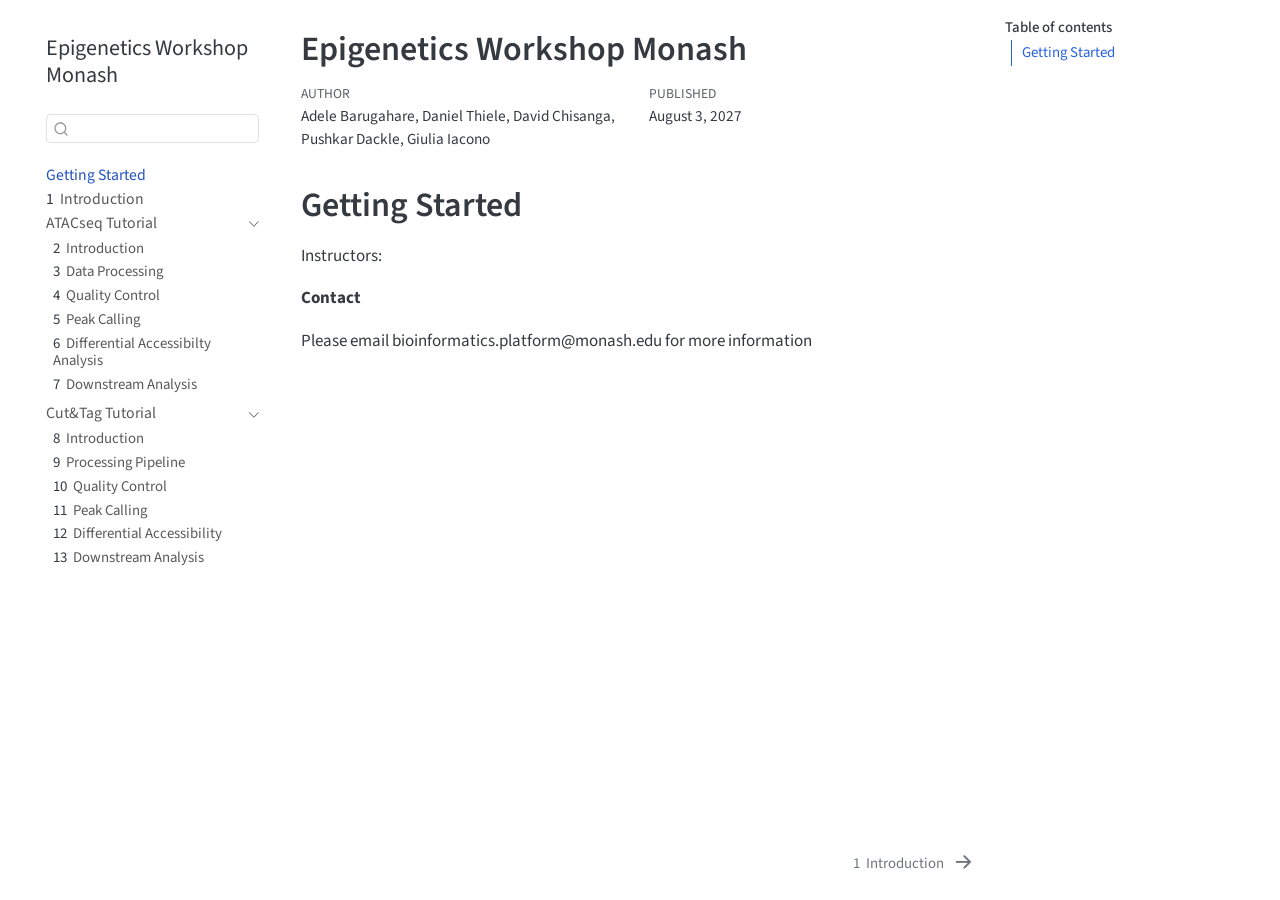
==== commit cb0c5984: "Built site for gh-pages" ====
--- a/index.html
+++ b/index.html
@@ -2,15 +2,18 @@
 <html xmlns="http://www.w3.org/1999/xhtml" lang="en" xml:lang="en"><head>
 
 <meta charset="utf-8">
-<meta name="generator" content="quarto-1.8.27">
+<meta name="generator" content="quarto-1.9.36">
 
 <meta name="viewport" content="width=device-width, initial-scale=1.0, user-scalable=yes">
 
-<meta name="author" content="MGBP &amp; Turner Laboratory">
+<meta name="author" content="Adele Barugahare, Daniel Thiele, David Chisanga, Pushkar Dackle, Giulia Iacono">
 <meta name="dcterms.date" content="2027-08-03">
 
 <title>Epigenetics Workshop Monash</title>
 <style>
+/* Default styles provided by pandoc.
+** See https://pandoc.org/MANUAL.html#variables-for-html for config info.
+*/
 code{white-space: pre-wrap;}
 span.smallcaps{font-variant: small-caps;}
 div.columns{display: flex; gap: min(4vw, 1.5em);}
@@ -35,15 +38,14 @@
 <link href="./00_introduction.html" rel="next">
 <script src="site_libs/quarto-html/quarto.js" type="module"></script>
 <script src="site_libs/quarto-html/tabsets/tabsets.js" type="module"></script>
-<script src="site_libs/quarto-html/axe/axe-check.js" type="module"></script>
 <script src="site_libs/quarto-html/popper.min.js"></script>
 <script src="site_libs/quarto-html/tippy.umd.min.js"></script>
 <script src="site_libs/quarto-html/anchor.min.js"></script>
 <link href="site_libs/quarto-html/tippy.css" rel="stylesheet">
-<link href="site_libs/quarto-html/quarto-syntax-highlighting-ed96de9b727972fe78a7b5d16c58bf87.css" rel="stylesheet" id="quarto-text-highlighting-styles">
+<link href="site_libs/quarto-html/quarto-syntax-highlighting-845c23b38eaddc0f92fda52bfe77a8c8.css" rel="stylesheet" id="quarto-text-highlighting-styles">
 <script src="site_libs/bootstrap/bootstrap.min.js"></script>
 <link href="site_libs/bootstrap/bootstrap-icons.css" rel="stylesheet">
-<link href="site_libs/bootstrap/bootstrap-00ccf60c28c3bdf2d57f5131fbf16f11.min.css" rel="stylesheet" append-hash="true" id="quarto-bootstrap" data-mode="light">
+<link href="site_libs/bootstrap/bootstrap-44ee0976171e9be92e6ebe9be850cd66.min.css" rel="stylesheet" append-hash="true" id="quarto-bootstrap" data-mode="light">
 <script id="quarto-search-options" type="application/json">{
   "location": "sidebar",
   "copy-button": false,
@@ -244,7 +246,7 @@
     <div>
     <div class="quarto-title-meta-heading">Author</div>
     <div class="quarto-title-meta-contents">
-             <p>MGBP &amp; Turner Laboratory </p>
+             <p>Adele Barugahare, Daniel Thiele, David Chisanga, Pushkar Dackle, Giulia Iacono </p>
           </div>
   </div>
     
@@ -265,7 +267,7 @@
 
 <section id="getting-started" class="level1 unnumbered">
 <h1 class="unnumbered">Getting Started</h1>
-<p>Authors: Adele Barugahare, Daniel Thiele, David Chisanga, Pushkar Dackle, Giulia Iacono</p>
+<p>Instructors:</p>
 <p><strong>Contact</strong></p>
 <p>Please email bioinformatics.platform@monash.edu for more information</p>
 
--- a/site_libs/quarto-html/quarto-syntax-highlighting-845c23b38eaddc0f92fda52bfe77a8c8.css
+++ b/site_libs/quarto-html/quarto-syntax-highlighting-845c23b38eaddc0f92fda52bfe77a8c8.css
@@ -0,0 +1,236 @@
+/* quarto syntax highlight colors */
+:root {
+  --quarto-hl-ot-color: #003B4F;
+  --quarto-hl-at-color: #657422;
+  --quarto-hl-ss-color: #20794D;
+  --quarto-hl-an-color: #5E5E5E;
+  --quarto-hl-fu-color: #4758AB;
+  --quarto-hl-st-color: #20794D;
+  --quarto-hl-cf-color: #003B4F;
+  --quarto-hl-op-color: #5E5E5E;
+  --quarto-hl-er-color: #AD0000;
+  --quarto-hl-bn-color: #AD0000;
+  --quarto-hl-al-color: #AD0000;
+  --quarto-hl-va-color: #111111;
+  --quarto-hl-bu-color: inherit;
+  --quarto-hl-ex-color: inherit;
+  --quarto-hl-pp-color: #AD0000;
+  --quarto-hl-in-color: #5E5E5E;
+  --quarto-hl-vs-color: #20794D;
+  --quarto-hl-wa-color: #5E5E5E;
+  --quarto-hl-do-color: #5E5E5E;
+  --quarto-hl-im-color: #00769E;
+  --quarto-hl-ch-color: #20794D;
+  --quarto-hl-dt-color: #AD0000;
+  --quarto-hl-fl-color: #AD0000;
+  --quarto-hl-co-color: #5E5E5E;
+  --quarto-hl-cv-color: #5E5E5E;
+  --quarto-hl-cn-color: #8f5902;
+  --quarto-hl-sc-color: #5E5E5E;
+  --quarto-hl-dv-color: #AD0000;
+  --quarto-hl-kw-color: #003B4F;
+}
+
+/* other quarto variables */
+:root {
+  --quarto-font-monospace: SFMono-Regular, Menlo, Monaco, Consolas, "Liberation Mono", "Courier New", monospace;
+}
+
+/* syntax highlight based on Pandoc's rules */
+pre > code.sourceCode > span {
+  color: #003B4F;
+}
+
+code.sourceCode > span {
+  color: #003B4F;
+}
+
+div.sourceCode,
+div.sourceCode pre.sourceCode {
+  color: #003B4F;
+}
+
+/* Normal */
+code span {
+  color: #003B4F;
+}
+
+/* Alert */
+code span.al {
+  color: #AD0000;
+  font-style: inherit;
+}
+
+/* Annotation */
+code span.an {
+  color: #5E5E5E;
+  font-style: inherit;
+}
+
+/* Attribute */
+code span.at {
+  color: #657422;
+  font-style: inherit;
+}
+
+/* BaseN */
+code span.bn {
+  color: #AD0000;
+  font-style: inherit;
+}
+
+/* BuiltIn */
+code span.bu {
+  font-style: inherit;
+}
+
+/* ControlFlow */
+code span.cf {
+  color: #003B4F;
+  font-weight: bold;
+  font-style: inherit;
+}
+
+/* Char */
+code span.ch {
+  color: #20794D;
+  font-style: inherit;
+}
+
+/* Constant */
+code span.cn {
+  color: #8f5902;
+  font-style: inherit;
+}
+
+/* Comment */
+code span.co {
+  color: #5E5E5E;
+  font-style: inherit;
+}
+
+/* CommentVar */
+code span.cv {
+  color: #5E5E5E;
+  font-style: italic;
+}
+
+/* Documentation */
+code span.do {
+  color: #5E5E5E;
+  font-style: italic;
+}
+
+/* DataType */
+code span.dt {
+  color: #AD0000;
+  font-style: inherit;
+}
+
+/* DecVal */
+code span.dv {
+  color: #AD0000;
+  font-style: inherit;
+}
+
+/* Error */
+code span.er {
+  color: #AD0000;
+  font-style: inherit;
+}
+
+/* Extension */
+code span.ex {
+  font-style: inherit;
+}
+
+/* Float */
+code span.fl {
+  color: #AD0000;
+  font-style: inherit;
+}
+
+/* Function */
+code span.fu {
+  color: #4758AB;
+  font-style: inherit;
+}
+
+/* Import */
+code span.im {
+  color: #00769E;
+  font-style: inherit;
+}
+
+/* Information */
+code span.in {
+  color: #5E5E5E;
+  font-style: inherit;
+}
+
+/* Keyword */
+code span.kw {
+  color: #003B4F;
+  font-weight: bold;
+  font-style: inherit;
+}
+
+/* Operator */
+code span.op {
+  color: #5E5E5E;
+  font-style: inherit;
+}
+
+/* Other */
+code span.ot {
+  color: #003B4F;
+  font-style: inherit;
+}
+
+/* Preprocessor */
+code span.pp {
+  color: #AD0000;
+  font-style: inherit;
+}
+
+/* SpecialChar */
+code span.sc {
+  color: #5E5E5E;
+  font-style: inherit;
+}
+
+/* SpecialString */
+code span.ss {
+  color: #20794D;
+  font-style: inherit;
+}
+
+/* String */
+code span.st {
+  color: #20794D;
+  font-style: inherit;
+}
+
+/* Variable */
+code span.va {
+  color: #111111;
+  font-style: inherit;
+}
+
+/* VerbatimString */
+code span.vs {
+  color: #20794D;
+  font-style: inherit;
+}
+
+/* Warning */
+code span.wa {
+  color: #5E5E5E;
+  font-style: italic;
+}
+
+.prevent-inlining {
+  content: "</";
+}
+
+/*# sourceMappingURL=ac89f0bb514bba72461919f78549e31c.css.map */
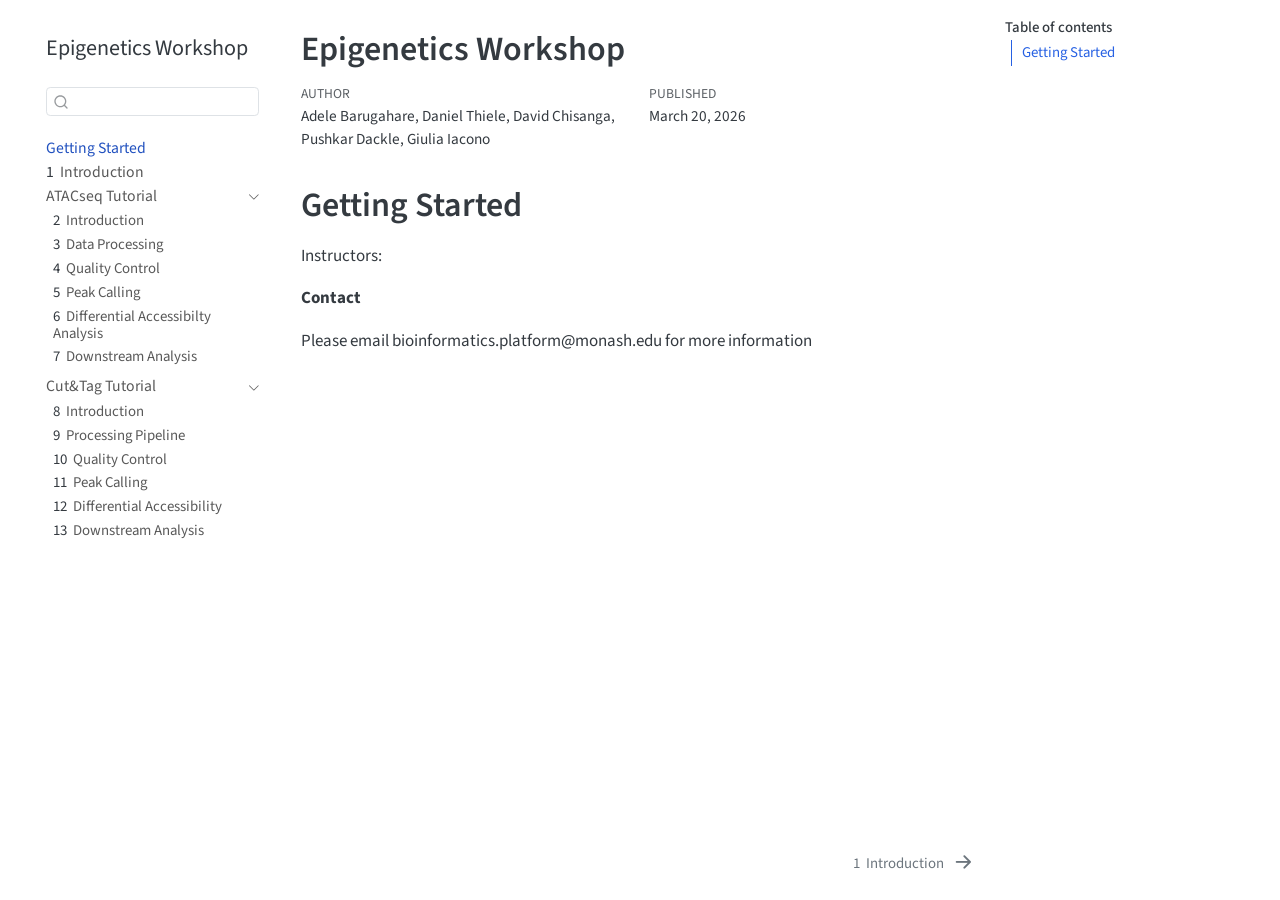
==== commit 235f828d: "Built site for gh-pages" ====
--- a/index.html
+++ b/index.html
@@ -2,14 +2,14 @@
 <html xmlns="http://www.w3.org/1999/xhtml" lang="en" xml:lang="en"><head>
 
 <meta charset="utf-8">
-<meta name="generator" content="quarto-1.9.36">
+<meta name="generator" content="quarto-1.9.37">
 
 <meta name="viewport" content="width=device-width, initial-scale=1.0, user-scalable=yes">
 
 <meta name="author" content="Adele Barugahare, Daniel Thiele, David Chisanga, Pushkar Dackle, Giulia Iacono">
-<meta name="dcterms.date" content="2027-08-03">
-
-<title>Epigenetics Workshop Monash</title>
+<meta name="dcterms.date" content="2026-03-20">
+
+<title>Epigenetics Workshop</title>
 <style>
 /* Default styles provided by pandoc.
 ** See https://pandoc.org/MANUAL.html#variables-for-html for config info.
@@ -42,10 +42,10 @@
 <script src="site_libs/quarto-html/tippy.umd.min.js"></script>
 <script src="site_libs/quarto-html/anchor.min.js"></script>
 <link href="site_libs/quarto-html/tippy.css" rel="stylesheet">
-<link href="site_libs/quarto-html/quarto-syntax-highlighting-845c23b38eaddc0f92fda52bfe77a8c8.css" rel="stylesheet" id="quarto-text-highlighting-styles">
+<link href="site_libs/quarto-html/quarto-syntax-highlighting-7f8f88aac4f3542376d5c11b86a4c14d.css" rel="stylesheet" id="quarto-text-highlighting-styles">
 <script src="site_libs/bootstrap/bootstrap.min.js"></script>
 <link href="site_libs/bootstrap/bootstrap-icons.css" rel="stylesheet">
-<link href="site_libs/bootstrap/bootstrap-44ee0976171e9be92e6ebe9be850cd66.min.css" rel="stylesheet" append-hash="true" id="quarto-bootstrap" data-mode="light">
+<link href="site_libs/bootstrap/bootstrap-36bf55b16c7cb4b1420f41495cb5446a.min.css" rel="stylesheet" append-hash="true" id="quarto-bootstrap" data-mode="light">
 <script id="quarto-search-options" type="application/json">{
   "location": "sidebar",
   "copy-button": false,
@@ -101,7 +101,7 @@
   <nav id="quarto-sidebar" class="sidebar collapse collapse-horizontal quarto-sidebar-collapse-item sidebar-navigation floating overflow-auto">
     <div class="pt-lg-2 mt-2 text-left sidebar-header">
     <div class="sidebar-title mb-0 py-0">
-      <a href="./">Epigenetics Workshop Monash</a> 
+      <a href="./">Epigenetics Workshop</a> 
     </div>
       </div>
         <div class="mt-2 flex-shrink-0 align-items-center">
@@ -236,7 +236,7 @@
 
 <header id="title-block-header" class="quarto-title-block default">
 <div class="quarto-title">
-<h1 class="title">Epigenetics Workshop Monash</h1>
+<h1 class="title">Epigenetics Workshop</h1>
 </div>
 
 
@@ -253,7 +253,7 @@
     <div>
     <div class="quarto-title-meta-heading">Published</div>
     <div class="quarto-title-meta-contents">
-      <p class="date">August 3, 2027</p>
+      <p class="date">March 20, 2026</p>
     </div>
   </div>
   
--- a/site_libs/quarto-html/quarto-syntax-highlighting-7f8f88aac4f3542376d5c11b86a4c14d.css
+++ b/site_libs/quarto-html/quarto-syntax-highlighting-7f8f88aac4f3542376d5c11b86a4c14d.css
@@ -0,0 +1,236 @@
+/* quarto syntax highlight colors */
+:root {
+  --quarto-hl-ot-color: #003B4F;
+  --quarto-hl-at-color: #657422;
+  --quarto-hl-ss-color: #20794D;
+  --quarto-hl-an-color: #5E5E5E;
+  --quarto-hl-fu-color: #4758AB;
+  --quarto-hl-st-color: #20794D;
+  --quarto-hl-cf-color: #003B4F;
+  --quarto-hl-op-color: #5E5E5E;
+  --quarto-hl-er-color: #AD0000;
+  --quarto-hl-bn-color: #AD0000;
+  --quarto-hl-al-color: #AD0000;
+  --quarto-hl-va-color: #111111;
+  --quarto-hl-bu-color: inherit;
+  --quarto-hl-ex-color: inherit;
+  --quarto-hl-pp-color: #AD0000;
+  --quarto-hl-in-color: #5E5E5E;
+  --quarto-hl-vs-color: #20794D;
+  --quarto-hl-wa-color: #5E5E5E;
+  --quarto-hl-do-color: #5E5E5E;
+  --quarto-hl-im-color: #00769E;
+  --quarto-hl-ch-color: #20794D;
+  --quarto-hl-dt-color: #AD0000;
+  --quarto-hl-fl-color: #AD0000;
+  --quarto-hl-co-color: #5E5E5E;
+  --quarto-hl-cv-color: #5E5E5E;
+  --quarto-hl-cn-color: #8f5902;
+  --quarto-hl-sc-color: #5E5E5E;
+  --quarto-hl-dv-color: #AD0000;
+  --quarto-hl-kw-color: #003B4F;
+}
+
+/* other quarto variables */
+:root {
+  --quarto-font-monospace: SFMono-Regular, Menlo, Monaco, Consolas, "Liberation Mono", "Courier New", monospace;
+}
+
+/* syntax highlight based on Pandoc's rules */
+pre > code.sourceCode > span {
+  color: #003B4F;
+}
+
+code.sourceCode > span {
+  color: #003B4F;
+}
+
+div.sourceCode,
+div.sourceCode pre.sourceCode {
+  color: #003B4F;
+}
+
+/* Normal */
+code span {
+  color: #003B4F;
+}
+
+/* Alert */
+code span.al {
+  color: #AD0000;
+  font-style: inherit;
+}
+
+/* Annotation */
+code span.an {
+  color: #5E5E5E;
+  font-style: inherit;
+}
+
+/* Attribute */
+code span.at {
+  color: #657422;
+  font-style: inherit;
+}
+
+/* BaseN */
+code span.bn {
+  color: #AD0000;
+  font-style: inherit;
+}
+
+/* BuiltIn */
+code span.bu {
+  font-style: inherit;
+}
+
+/* ControlFlow */
+code span.cf {
+  color: #003B4F;
+  font-weight: bold;
+  font-style: inherit;
+}
+
+/* Char */
+code span.ch {
+  color: #20794D;
+  font-style: inherit;
+}
+
+/* Constant */
+code span.cn {
+  color: #8f5902;
+  font-style: inherit;
+}
+
+/* Comment */
+code span.co {
+  color: #5E5E5E;
+  font-style: inherit;
+}
+
+/* CommentVar */
+code span.cv {
+  color: #5E5E5E;
+  font-style: italic;
+}
+
+/* Documentation */
+code span.do {
+  color: #5E5E5E;
+  font-style: italic;
+}
+
+/* DataType */
+code span.dt {
+  color: #AD0000;
+  font-style: inherit;
+}
+
+/* DecVal */
+code span.dv {
+  color: #AD0000;
+  font-style: inherit;
+}
+
+/* Error */
+code span.er {
+  color: #AD0000;
+  font-style: inherit;
+}
+
+/* Extension */
+code span.ex {
+  font-style: inherit;
+}
+
+/* Float */
+code span.fl {
+  color: #AD0000;
+  font-style: inherit;
+}
+
+/* Function */
+code span.fu {
+  color: #4758AB;
+  font-style: inherit;
+}
+
+/* Import */
+code span.im {
+  color: #00769E;
+  font-style: inherit;
+}
+
+/* Information */
+code span.in {
+  color: #5E5E5E;
+  font-style: inherit;
+}
+
+/* Keyword */
+code span.kw {
+  color: #003B4F;
+  font-weight: bold;
+  font-style: inherit;
+}
+
+/* Operator */
+code span.op {
+  color: #5E5E5E;
+  font-style: inherit;
+}
+
+/* Other */
+code span.ot {
+  color: #003B4F;
+  font-style: inherit;
+}
+
+/* Preprocessor */
+code span.pp {
+  color: #AD0000;
+  font-style: inherit;
+}
+
+/* SpecialChar */
+code span.sc {
+  color: #5E5E5E;
+  font-style: inherit;
+}
+
+/* SpecialString */
+code span.ss {
+  color: #20794D;
+  font-style: inherit;
+}
+
+/* String */
+code span.st {
+  color: #20794D;
+  font-style: inherit;
+}
+
+/* Variable */
+code span.va {
+  color: #111111;
+  font-style: inherit;
+}
+
+/* VerbatimString */
+code span.vs {
+  color: #20794D;
+  font-style: inherit;
+}
+
+/* Warning */
+code span.wa {
+  color: #5E5E5E;
+  font-style: italic;
+}
+
+.prevent-inlining {
+  content: "</";
+}
+
+/*# sourceMappingURL=789ad8cd35626ba772517505b42a116e.css.map */
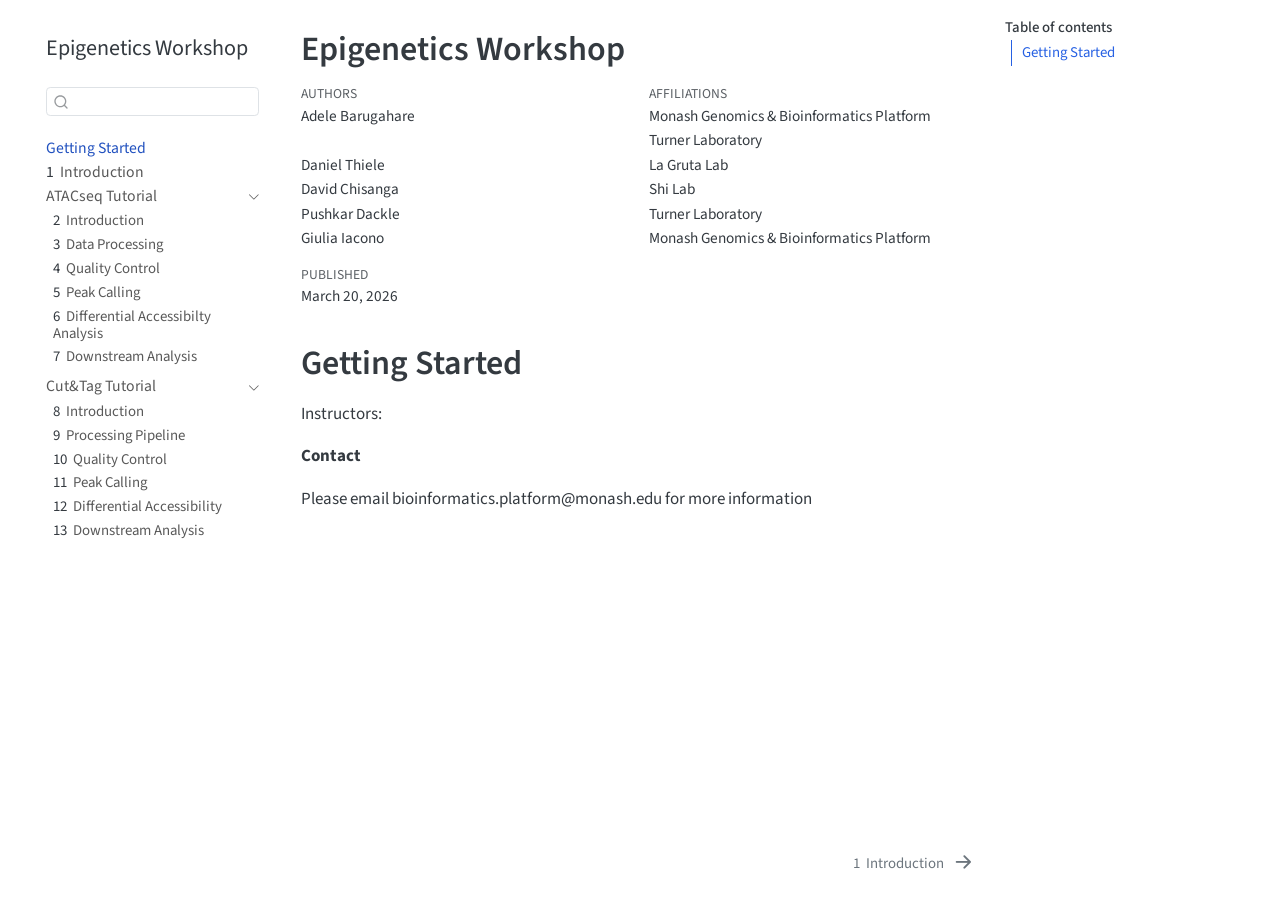
==== commit d86a67e4: "Built site for gh-pages" ====
--- a/index.html
+++ b/index.html
@@ -6,7 +6,11 @@
 
 <meta name="viewport" content="width=device-width, initial-scale=1.0, user-scalable=yes">
 
-<meta name="author" content="Adele Barugahare, Daniel Thiele, David Chisanga, Pushkar Dackle, Giulia Iacono">
+<meta name="author" content="Adele Barugahare">
+<meta name="author" content="Daniel Thiele">
+<meta name="author" content="David Chisanga">
+<meta name="author" content="Pushkar Dackle">
+<meta name="author" content="Giulia Iacono">
 <meta name="dcterms.date" content="2026-03-20">
 
 <title>Epigenetics Workshop</title>
@@ -240,16 +244,58 @@
 </div>
 
 
+<div class="quarto-title-meta-author">
+  <div class="quarto-title-meta-heading">Authors</div>
+  <div class="quarto-title-meta-heading">Affiliations</div>
+  
+    <div class="quarto-title-meta-contents">
+    <p class="author">Adele Barugahare </p>
+  </div>
+  <div class="quarto-title-meta-contents">
+        <p class="affiliation">
+            Monash Genomics &amp; Bioinformatics Platform
+          </p>
+        <p class="affiliation">
+            Turner Laboratory
+          </p>
+      </div>
+    <div class="quarto-title-meta-contents">
+    <p class="author">Daniel Thiele </p>
+  </div>
+  <div class="quarto-title-meta-contents">
+        <p class="affiliation">
+            La Gruta Lab
+          </p>
+      </div>
+    <div class="quarto-title-meta-contents">
+    <p class="author">David Chisanga </p>
+  </div>
+  <div class="quarto-title-meta-contents">
+        <p class="affiliation">
+            Shi Lab
+          </p>
+      </div>
+    <div class="quarto-title-meta-contents">
+    <p class="author">Pushkar Dackle </p>
+  </div>
+  <div class="quarto-title-meta-contents">
+        <p class="affiliation">
+            Turner Laboratory
+          </p>
+      </div>
+    <div class="quarto-title-meta-contents">
+    <p class="author">Giulia Iacono </p>
+  </div>
+  <div class="quarto-title-meta-contents">
+        <p class="affiliation">
+            Monash Genomics &amp; Bioinformatics Platform
+          </p>
+      </div>
+  </div>
 
 <div class="quarto-title-meta">
 
-    <div>
-    <div class="quarto-title-meta-heading">Author</div>
-    <div class="quarto-title-meta-contents">
-             <p>Adele Barugahare, Daniel Thiele, David Chisanga, Pushkar Dackle, Giulia Iacono </p>
-          </div>
-  </div>
-    
+      
     <div>
     <div class="quarto-title-meta-heading">Published</div>
     <div class="quarto-title-meta-contents">
